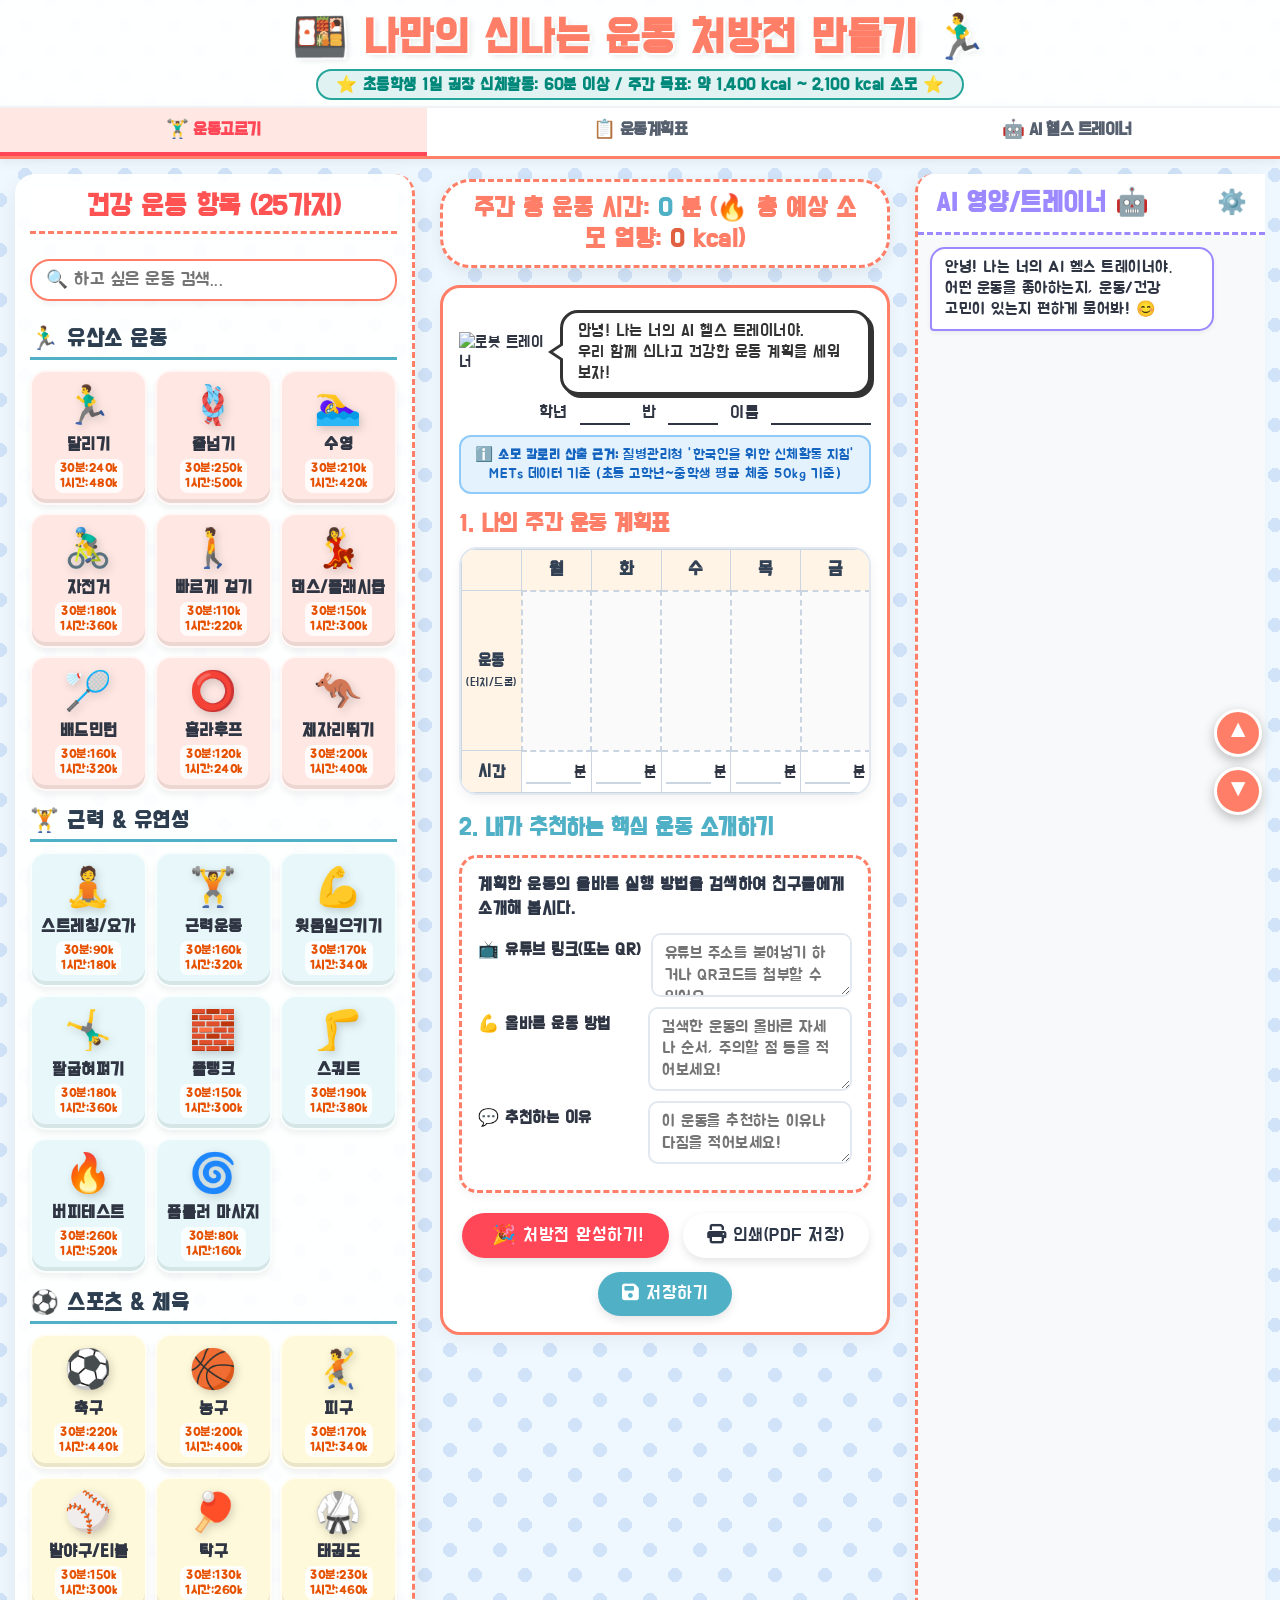
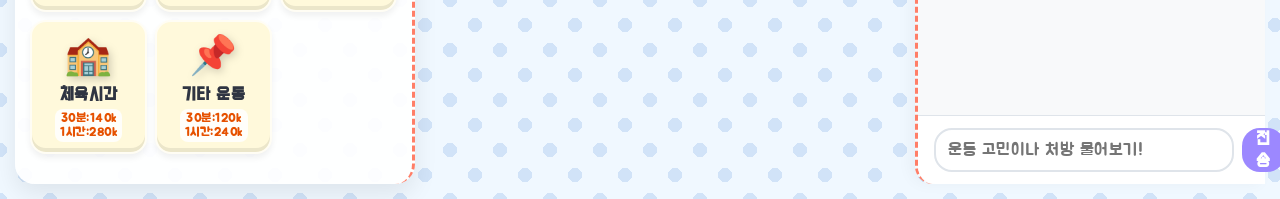
==== exercise_prescription_student.html @ 8334cf2d "Add files via upload" ====
<!DOCTYPE html>
<html lang="ko">
<head>
  <meta charset="UTF-8">
  <meta name="viewport" content="width=device-width, initial-scale=1.0, maximum-scale=1.0, user-scalable=no, viewport-fit=cover">
  <title>🏋️‍♂️ 나만의 신나는 운동 처방전 만들기 🏃‍♂️ (통합형)</title>
  <link rel="preconnect" href="https://fonts.googleapis.com">
  <link rel="preconnect" href="https://fonts.gstatic.com" crossorigin="">
  <link href="https://fonts.googleapis.com/css2?family=Do+Hyeon&family=Jua&family=Gaegu:wght@400;700&family=Noto+Sans+KR:wght@400;500;700&display=swap" rel="stylesheet">
  <link rel="stylesheet" href="https://cdnjs.cloudflare.com/ajax/libs/font-awesome/6.4.0/css/all.min.css">
  <script src="https://cdn.jsdelivr.net/npm/canvas-confetti@1.6.0/dist/confetti.browser.min.js"></script>
  <!-- 모바일 환경(스마트폰/태블릿) 드래그 앤 드롭 지원을 위한 Polyfill -->
  <link rel="stylesheet" href="https://cdn.jsdelivr.net/npm/mobile-drag-drop@2.3.0-rc.2/default.css">
  <script src="https://cdn.jsdelivr.net/npm/mobile-drag-drop@2.3.0-rc.2/index.min.js"></script>
  <script src="https://cdn.jsdelivr.net/npm/mobile-drag-drop@2.3.0-rc.2/scroll-behaviour.min.js"></script>
  <script>
    MobileDragDrop.polyfill({
      dragImageTranslateOverride: MobileDragDrop.scrollBehaviourDragImageTranslateOverride
    });
    window.addEventListener('touchmove', function() {}, {passive: false});
  </script>
  <style>
    :root {
      --bg-color: #f0f8ff;
      --tray-bg: #ffe8e4;
      --primary-color: #ff7e67;
      --secondary-color: #4fb0c6;
      --accent-color: #f4d35e;
      --text-color: #2f3542;
      --slot-bg: #ffffff;
      --font-display: 'Do Hyeon', 'Gaegu', sans-serif;
      --font-body: 'Jua', 'Noto Sans KR', sans-serif;
    }

    * {
      box-sizing: border-box;
      margin: 0;
      padding: 0;
      font-family: var(--font-display);
      letter-spacing: 0.5px;
      -webkit-tap-highlight-color: transparent;
    }

    body {
      background-color: var(--bg-color);
      background-image: radial-gradient(#d1e3f8 20%, transparent 20%),
                        radial-gradient(#d1e3f8 20%, transparent 20%);
      background-position: 0 0, 25px 25px;
      background-size: 50px 50px;
      color: var(--text-color);
      display: flex;
      flex-direction: column;
      min-height: 100vh;
      min-height: 100dvh;
      overflow-x: hidden;
    }

    header {
      text-align: center;
      padding: 10px 0 6px 0;
      background: rgba(255, 255, 255, 0.95);
      box-shadow: 0 2px 10px rgba(0,0,0,0.04);
      z-index: 10;
      position: relative;
    }

    h1 {
      font-size: 2.8rem;
      color: #ff7e67;
      text-shadow: 2px 2px 0px #fff, 3px 3px 6px rgba(0,0,0,0.1);
      margin-bottom: 2px;
    }
    
    .recommended-cal {
      font-size: 1.05rem;
      color: #00897b;
      background: #e0f2f1;
      display: inline-block;
      padding: 3px 18px;
      border-radius: 20px;
      border: 2px solid #26a69a;
      font-weight: bold;
    }

    /* Top Horizontal 3-Menu Navigation Bar (Single Row, No Wrap) */
    .top-tab-bar {
      display: flex;
      justify-content: space-around;
      align-items: center;
      background: #ffffff;
      border-top: 2px solid #f1f2f6;
      border-bottom: 3px solid var(--primary-color);
      box-shadow: 0 4px 10px rgba(0,0,0,0.06);
      z-index: 90;
      width: 100%;
      position: sticky;
      top: 0;
    }

    .top-tab-btn {
      flex: 1;
      padding: 10px 2px;
      font-size: 1.15rem;
      font-weight: bold;
      background: white;
      border: none;
      border-bottom: 4px solid transparent;
      color: #57606f;
      cursor: pointer;
      transition: all 0.2s ease;
      text-align: center;
      display: flex;
      align-items: center;
      justify-content: center;
      gap: 4px;
      white-space: nowrap !important;
      letter-spacing: -0.5px;
      touch-action: manipulation;
    }

    .top-tab-btn.active {
      color: #ff4757;
      border-bottom: 4px solid #ff4757;
      background: #ffe8e4;
    }

    .top-tab-btn:hover {
      background: #f8f9fa;
    }

    .main-container {
      display: flex;
      flex: 1;
      overflow: hidden;
      padding: 15px;
      gap: 15px;
    }

    /* Sidebar - Exercise Palette */
    .sidebar {
      width: 400px;
      background: rgba(255, 255, 255, 0.92);
      border-right: 3px dashed var(--primary-color);
      overflow-y: auto;
      padding: 15px;
      border-radius: 20px;
      box-shadow: 0 10px 25px rgba(0,0,0,0.08);
      display: flex;
      flex-direction: column;
      gap: 15px;
      position: relative;
      flex-shrink: 0;
      touch-action: pan-y;
      -webkit-overflow-scrolling: touch;
      scroll-behavior: smooth;
    }

    .sidebar h2 {
      font-size: 1.8rem;
      margin-bottom: 8px;
      color: #ff5252;
      text-align: center;
      border-bottom: 3px dashed var(--primary-color);
      padding-bottom: 6px;
      position: sticky;
      top: 0;
      background: white;
      z-index: 10;
    }

    .search-container {
      margin: 2px 0 8px 0;
    }
    
    #exercise-search {
      width: 100%;
      padding: 8px 14px;
      font-size: 1.1rem;
      border: 2px solid #ff7e67;
      border-radius: 20px;
      outline: none;
      box-shadow: 0 4px 6px rgba(0,0,0,0.04);
      transition: all 0.25s ease;
      font-family: var(--font-body);
    }
    
    #exercise-search:focus {
      border-color: #ff5252;
      box-shadow: 0 4px 12px rgba(255, 126, 103, 0.35);
    }

    .exercise-category {
      margin-bottom: 15px;
    }

    .category-title {
      font-size: 1.45rem;
      color: #2c3e50;
      border-bottom: 3px solid var(--secondary-color);
      padding-bottom: 3px;
      margin-bottom: 10px;
      font-weight: bold;
    }

    .exercise-grid {
      display: grid;
      grid-template-columns: repeat(auto-fill, minmax(105px, 1fr));
      gap: 8px;
    }

    /* Fixed & Solid Exercise Card Styling (Prevents unwanted jittering/movement on touch) */
    .exercise-item {
      width: 100%;
      display: flex;
      flex-direction: column;
      align-items: center;
      justify-content: center;
      padding: 10px 4px;
      border-radius: 16px;
      cursor: pointer;
      user-select: none;
      -webkit-user-select: none;
      box-shadow: 0 4px 6px rgba(0,0,0,0.06), inset 0 -4px 0 rgba(0,0,0,0.08);
      position: relative;
      border: 2px solid rgba(255,255,255,0.7);
      touch-action: manipulation;
      transform: none !important;
      transition: background-color 0.15s ease, box-shadow 0.15s ease;
    }

    @media (hover: hover) and (pointer: fine) {
      .exercise-item:hover {
        transform: translateY(-2px) !important;
        box-shadow: 0 8px 16px rgba(0,0,0,0.12), inset 0 -4px 0 rgba(0,0,0,0.1);
        z-index: 5;
      }
    }

    .exercise-item:active {
      transform: scale(0.96) !important;
    }

    .exercise-emoji {
      font-size: 2.4rem;
      pointer-events: none;
      filter: drop-shadow(2px 3px 4px rgba(0,0,0,0.18));
    }

    .exercise-name {
      font-size: 1.15rem;
      margin-top: 2px;
      font-weight: bold;
      color: #2f3542;
      pointer-events: none;
    }

    .exercise-kcal {
      font-size: 0.78rem;
      color: #e65100;
      font-weight: bold;
      margin-top: 2px;
      background: rgba(255,255,255,0.85);
      padding: 2px 5px;
      border-radius: 8px;
      pointer-events: none;
      font-family: var(--font-body);
      text-align: center;
      line-height: 1.2;
    }

    /* Palette Floating Scroll Control Buttons (Only Visible on 운동고르기 Tab) */
    .palette-scroll-btns {
      position: fixed;
      right: 18px;
      bottom: 85px;
      display: flex;
      flex-direction: column;
      gap: 10px;
      z-index: 85;
      transition: opacity 0.2s ease, visibility 0.2s ease;
    }

    .palette-scroll-btns.hidden {
      opacity: 0 !important;
      visibility: hidden !important;
      pointer-events: none !important;
    }

    .scroll-btn {
      width: 48px;
      height: 48px;
      border-radius: 50%;
      background: #ff7e67;
      color: white;
      border: 3px solid white;
      font-size: 1.3rem;
      font-weight: bold;
      box-shadow: 0 4px 12px rgba(0,0,0,0.25);
      cursor: pointer;
      display: flex;
      align-items: center;
      justify-content: center;
      touch-action: manipulation;
      transition: transform 0.15s, background-color 0.2s;
      user-select: none;
      -webkit-user-select: none;
    }

    .scroll-btn:active {
      transform: scale(0.9);
      background-color: #ff4757;
    }

    /* Main Area - Weekly Worksheet */
    .trays-container {
      flex: 1;
      overflow-y: auto;
      padding: 5px 10px 60px 10px;
      display: flex;
      flex-direction: column;
      gap: 15px;
      align-items: center;
    }

    .total-day-cal {
      background: #fff;
      padding: 10px 25px;
      border-radius: 30px;
      font-size: 1.6rem;
      font-weight: bold;
      box-shadow: 0 5px 15px rgba(0,0,0,0.08);
      color: #ff7e67;
      border: 3px dashed #ff7e67;
      margin-bottom: 2px;
      text-align: center;
      transition: all 0.3s;
      width: 100%;
      max-width: 820px;
    }

    .total-day-cal span.cal-number { color: #e15f41; }
    .total-day-cal span.time-number { color: #4fb0c6; }

    /* Student Info Header Card */
    .worksheet-card {
      width: 100%;
      max-width: 820px;
      background: white;
      border-radius: 20px;
      padding: 16px;
      border: 3px solid var(--primary-color);
      box-shadow: 0 6px 18px rgba(0,0,0,0.05);
    }

    .student-info-bar {
      display: flex;
      justify-content: flex-end;
      gap: 12px;
      font-size: 1.15rem;
      margin-top: 6px;
    }

    .info-input {
      border: none;
      border-bottom: 2px solid var(--text-color);
      font-family: var(--font-body);
      font-size: 1.1rem;
      text-align: center;
      outline: none;
      background: transparent;
    }
    .info-input:focus { border-bottom-color: var(--secondary-color); }
    .short-input { width: 50px; }
    .name-input { width: 100px; }

    .robot-header {
      display: flex;
      align-items: center;
      justify-content: center;
      gap: 12px;
      margin: 6px 0;
    }

    .robot-img {
      width: 95px;
      height: auto;
    }

    .speech-bubble {
      background-color: #fff;
      border: 3px solid #333;
      border-radius: 18px;
      padding: 8px 15px;
      position: relative;
      font-size: 1.05rem;
      line-height: 1.25;
      color: #333;
      box-shadow: 3px 3px 0 #333;
    }

    .speech-bubble::before {
      content: '';
      position: absolute;
      left: -15px;
      top: 50%;
      transform: translateY(-50%);
      border-width: 10px 15px 10px 0;
      border-style: solid;
      border-color: transparent #333 transparent transparent;
    }
    .speech-bubble::after {
      content: '';
      position: absolute;
      left: -10px;
      top: 50%;
      transform: translateY(-50%);
      border-width: 8px 12px 8px 0;
      border-style: solid;
      border-color: transparent #fff transparent transparent;
    }

    /* Basis Note */
    .basis-note {
      background: #e3f2fd;
      border: 2px solid #90caf9;
      border-radius: 12px;
      padding: 8px 12px;
      font-size: 0.9rem;
      color: #1565c0;
      margin: 10px 0 15px 0;
      line-height: 1.35;
      font-family: var(--font-body);
      text-align: center;
    }

    /* Weekly Schedule Grid Table */
    .table-container {
      background: white;
      border-radius: 18px;
      box-shadow: 0 4px 12px rgba(0,0,0,0.05);
      overflow-x: auto;
      margin-bottom: 12px;
      border: 2px solid #e2e8f0;
      -webkit-overflow-scrolling: touch;
    }

    .plan-table {
      width: 100%;
      border-collapse: collapse;
      min-width: 550px;
    }

    .plan-table th, .plan-table td {
      border: 1px solid #cbd5e1;
      padding: 8px 4px;
      text-align: center;
    }

    .plan-table th {
      background: #fff4e6;
      font-size: 1.2rem;
      color: #334155;
    }

    .sunday { color: #ff4757; }

    .drop-zone {
      height: 160px;
      background: #fafafa;
      border: 2px dashed #cbd5e1 !important;
      transition: background 0.3s, transform 0.2s;
      position: relative;
      vertical-align: top;
      padding: 6px 3px;
    }

    .drop-zone.drag-over {
      background: #e8f8fa;
      border-color: var(--secondary-color) !important;
      transform: scale(1.02);
    }

    @keyframes popIn {
      0% { transform: scale(0); opacity: 0; }
      70% { transform: scale(1.12); }
      100% { transform: scale(1); opacity: 1; }
    }

    .dropped-item {
      animation: popIn 0.35s cubic-bezier(0.175, 0.885, 0.32, 1.275) forwards;
      background: var(--primary-color);
      color: white;
      padding: 6px 4px;
      border-radius: 10px;
      font-weight: bold;
      display: flex;
      flex-direction: column;
      align-items: center;
      justify-content: center;
      width: 100%;
      font-size: 0.9rem;
      box-shadow: 0 3px 6px rgba(0,0,0,0.1);
      position: relative;
      margin-top: 4px;
      word-break: keep-all;
      cursor: grab;
      touch-action: manipulation;
    }

    .dropped-item .dropped-emoji {
      font-size: 1.6rem;
      margin-bottom: 2px;
      pointer-events: none;
      filter: drop-shadow(1px 2px 3px rgba(0,0,0,0.25));
    }

    .dropped-item .dropped-name {
      font-size: 0.95rem;
      pointer-events: none;
    }

    .dropped-item .dropped-kcal {
      font-size: 0.7rem;
      background: rgba(255,255,255,0.85);
      color: #e65100;
      padding: 1px 4px;
      border-radius: 6px;
      margin-top: 2px;
      pointer-events: none;
      font-family: var(--font-body);
    }

    .remove-btn {
      position: absolute;
      top: -5px;
      right: -5px;
      background: white;
      color: #ff4757;
      border-radius: 50%;
      width: 20px;
      height: 20px;
      font-size: 11px;
      line-height: 20px;
      cursor: pointer;
      text-align: center;
      box-shadow: 0 2px 4px rgba(0,0,0,0.2);
      display: none;
      z-index: 10;
    }

    .dropped-item:hover .remove-btn, .dropped-item:active .remove-btn { display: block; }

    .time-wrap {
      display: flex;
      justify-content: center;
      align-items: center;
      font-size: 1rem;
    }

    .time-input {
      width: 45px;
      border: none;
      border-bottom: 2px solid #cbd5e1;
      text-align: right;
      font-size: 1.1rem;
      outline: none;
      margin-right: 3px;
      font-family: var(--font-body);
      background: transparent;
    }
    .time-input:focus { border-bottom-color: var(--secondary-color); }

    /* Mission Box */
    .mission-box {
      background: white;
      padding: 16px;
      border-radius: 18px;
      border: 3px dashed var(--primary-color);
      margin-top: 12px;
      text-align: left;
      box-shadow: 0 4px 10px rgba(0,0,0,0.04);
    }

    .mission-box p {
      font-size: 1.1rem;
      margin-bottom: 12px;
      line-height: 1.35;
      color: #2d3748;
    }

    .input-row {
      display: flex;
      align-items: flex-start;
      margin-bottom: 10px;
      gap: 10px;
    }

    .input-row label {
      font-weight: bold;
      min-width: 160px;
      font-size: 1.05rem;
      margin-top: 6px;
    }

    .input-row .text-input {
      flex: 1;
      padding: 8px 12px;
      border: 2px solid #e2e8f0;
      border-radius: 10px;
      font-family: var(--font-body);
      font-size: 1rem;
      outline: none;
    }

    textarea.text-input {
      resize: vertical;
      line-height: 1.35;
    }

    .input-row .text-input:focus {
      border-color: var(--secondary-color);
    }

    /* Action Buttons */
    .action-buttons {
      display: flex;
      justify-content: center;
      gap: 14px;
      margin-top: 20px;
      flex-wrap: wrap;
    }

    .action-buttons button {
      font-size: 1.2rem;
      padding: 10px 24px;
      border: none;
      border-radius: 35px;
      cursor: pointer;
      transition: all 0.2s;
      box-shadow: 0 4px 10px rgba(0,0,0,0.1);
      touch-action: manipulation;
    }

    .btn-finish { background: #ff4757; color: white; box-shadow: 0 5px 0 #ff6b81, 0 8px 12px rgba(0,0,0,0.12); }
    .btn-finish:active { transform: translateY(3px); box-shadow: 0 2px 0 #ff6b81; }
    .btn-print { background: white; color: #2d3748; border: 2px solid #cbd5e1; }
    .btn-print:hover { background: #f8fafc; }
    .btn-save { background: var(--secondary-color); color: white; }
    .btn-save:hover { background: #3ba0b6; }

    /* Trash Indicator */
    .sidebar.drag-over {
      background: #ffeaa7;
      border-color: #fdcb6e;
    }
    
    .trash-indicator {
      display: none;
      position: absolute;
      bottom: 20px;
      left: 50%;
      transform: translateX(-50%);
      font-size: 1.5rem;
      color: #ff7675;
      text-align: center;
      background: white;
      padding: 8px 18px;
      border-radius: 18px;
      box-shadow: 0 5px 15px rgba(0,0,0,0.15);
      z-index: 20;
    }
    
    .sidebar.drag-over .trash-indicator { display: block; }

    /* Chatbot Panel */
    .chatbot-container {
      width: 350px;
      background: #f8f9fa;
      border-left: 3px dashed var(--primary-color);
      display: flex;
      flex-direction: column;
      box-shadow: -5px 0 15px rgba(0,0,0,0.04);
      z-index: 10;
      flex-shrink: 0;
      border-radius: 18px 0 0 18px;
    }

    .chatbot-header {
      display: flex;
      justify-content: space-between;
      align-items: center;
      padding: 12px 18px;
      border-bottom: 3px dashed #9c88ff;
      background: white;
      border-radius: 18px 0 0 0;
    }

    .chatbot-header h2 {
      font-size: 1.7rem;
      color: #9c88ff;
      margin: 0;
    }

    .chat-messages {
      flex: 1;
      padding: 12px;
      overflow-y: auto;
      display: flex;
      flex-direction: column;
      gap: 12px;
    }

    .chat-message {
      display: flex;
      flex-direction: column;
      max-width: 88%;
      flex-shrink: 0;
    }

    .chat-message.bot { align-self: flex-start; }
    .chat-message.user { align-self: flex-end; }

    .chat-bubble {
      padding: 8px 13px;
      border-radius: 15px;
      font-size: 0.98rem;
      line-height: 1.35;
      word-break: keep-all;
      word-wrap: break-word;
      font-family: var(--font-body);
    }

    .bot .chat-bubble {
      background: #fff;
      color: #2f3542;
      border-bottom-left-radius: 4px;
      box-shadow: 0 2px 5px rgba(0,0,0,0.06);
      border: 2px solid #9c88ff;
    }

    .user .chat-bubble {
      background: #9c88ff;
      color: #fff;
      border-bottom-right-radius: 4px;
      box-shadow: 0 2px 5px rgba(0,0,0,0.06);
    }

    .chat-input-area {
      padding: 12px 16px;
      background: #fff;
      border-top: 1px solid #dfe4ea;
      display: flex;
      gap: 8px;
      border-radius: 0 0 0 18px;
    }

    #chat-input {
      flex: 1;
      padding: 8px 12px;
      border: 2px solid #dfe4ea;
      border-radius: 18px;
      font-size: 1.05rem;
      font-family: var(--font-body);
      outline: none;
    }

    #chat-input:focus { border-color: #9c88ff; }

    .chat-send-btn {
      background: #9c88ff;
      color: #fff;
      border: none;
      border-radius: 18px;
      padding: 0 14px;
      font-size: 1.1rem;
      font-weight: bold;
      cursor: pointer;
      transition: background 0.2s;
    }

    .chat-send-btn:hover { background: #8c7ae6; }

    #api-key-area {
      display: none;
      padding: 10px 16px;
      background: #fff;
      border-top: 1px dashed #dfe4ea;
      font-size: 0.9rem;
      font-family: var(--font-body);
    }
    
    #api-key-area input {
      width: 100%;
      padding: 6px 10px;
      margin-top: 4px;
      border: 1px solid #dfe4ea;
      border-radius: 6px;
      font-family: inherit;
    }

    /* Modal Pop-up for Exercise Selection (Day & Time Picker Bottom Sheet) */
    .modal-overlay {
      display: none;
      position: fixed;
      top: 0;
      left: 0;
      width: 100vw;
      height: 100vh;
      height: 100dvh;
      background: rgba(0, 0, 0, 0.55);
      backdrop-filter: blur(3px);
      z-index: 1000;
      justify-content: center;
      align-items: center;
      padding: 15px;
      animation: fadeIn 0.2s ease-out;
    }

    @keyframes fadeIn {
      from { opacity: 0; }
      to { opacity: 1; }
    }

    .modal-card {
      background: #ffffff;
      border-radius: 24px;
      width: 100%;
      max-width: 440px;
      padding: 22px 20px;
      box-shadow: 0 15px 35px rgba(0,0,0,0.2);
      border: 4px solid var(--primary-color);
      display: flex;
      flex-direction: column;
      gap: 16px;
      animation: modalPop 0.3s cubic-bezier(0.175, 0.885, 0.32, 1.275);
      position: relative;
    }

    @keyframes modalPop {
      from { transform: scale(0.85); opacity: 0; }
      to { transform: scale(1); opacity: 1; }
    }

    .modal-header {
      text-align: center;
      border-bottom: 2px dashed #ffd1c1;
      padding-bottom: 12px;
    }

    .modal-title-emoji {
      font-size: 3.2rem;
      line-height: 1;
      margin-bottom: 2px;
      filter: drop-shadow(2px 3px 4px rgba(0,0,0,0.18));
    }

    .modal-title-name {
      font-size: 1.8rem;
      color: #ff5252;
      font-weight: bold;
    }

    .modal-kcal-info {
      font-size: 0.95rem;
      color: #e65100;
      background: #fff3e0;
      display: inline-block;
      padding: 4px 12px;
      border-radius: 12px;
      margin-top: 6px;
      font-family: var(--font-body);
    }

    .modal-section {
      display: flex;
      flex-direction: column;
      gap: 8px;
    }

    .modal-section-label {
      font-size: 1.2rem;
      color: #2c3e50;
      font-weight: bold;
      display: flex;
      align-items: center;
      gap: 6px;
    }

    /* Day Selection Pills */
    .day-selector-grid {
      display: grid;
      grid-template-columns: repeat(7, 1fr);
      gap: 6px;
    }

    .day-pill {
      background: #f1f2f6;
      border: 2px solid #dfe4ea;
      border-radius: 12px;
      padding: 10px 0;
      text-align: center;
      font-size: 1.2rem;
      font-weight: bold;
      color: #57606f;
      cursor: pointer;
      transition: all 0.2s ease;
      user-select: none;
      touch-action: manipulation;
    }

    .day-pill.selected {
      background: #ff7e67;
      color: white;
      border-color: #ff4757;
      box-shadow: 0 4px 8px rgba(255, 126, 103, 0.4);
      transform: translateY(-2px);
    }

    .day-pill.sun { color: #ff4757; }
    .day-pill.sun.selected { color: white; background: #ff4757; }

    /* Duration Quick Presets & Input */
    .duration-preset-grid {
      display: flex;
      gap: 8px;
      margin-bottom: 4px;
    }

    .preset-btn {
      flex: 1;
      padding: 8px 0;
      background: #e8f8fa;
      border: 2px solid #4fb0c6;
      border-radius: 10px;
      color: #2c3e50;
      font-size: 1.1rem;
      font-weight: bold;
      cursor: pointer;
      transition: all 0.2s;
      touch-action: manipulation;
    }

    .preset-btn:hover, .preset-btn.active {
      background: #4fb0c6;
      color: white;
    }

    .duration-input-wrap {
      display: flex;
      align-items: center;
      justify-content: center;
      gap: 8px;
      background: #fafafa;
      padding: 8px;
      border-radius: 12px;
      border: 2px solid #e2e8f0;
      font-size: 1.1rem;
    }

    .duration-input-wrap input {
      width: 75px;
      font-size: 1.4rem;
      text-align: center;
      border: none;
      border-bottom: 3px solid #4fb0c6;
      outline: none;
      background: transparent;
      font-family: var(--font-body);
      font-weight: bold;
      color: #2f3542;
    }

    .modal-actions {
      display: flex;
      gap: 10px;
      margin-top: 6px;
    }

    .modal-btn-confirm {
      flex: 2;
      background: #ff4757;
      color: white;
      border: none;
      border-radius: 30px;
      padding: 14px;
      font-size: 1.3rem;
      font-weight: bold;
      cursor: pointer;
      box-shadow: 0 4px 12px rgba(255, 71, 87, 0.4);
      transition: all 0.2s;
      touch-action: manipulation;
    }

    .modal-btn-confirm:hover {
      background: #ff6b81;
      transform: translateY(-2px);
    }

    .modal-btn-cancel {
      flex: 1;
      background: #f1f2f6;
      color: #57606f;
      border: 2px solid #dfe4ea;
      border-radius: 30px;
      padding: 14px;
      font-size: 1.15rem;
      font-weight: bold;
      cursor: pointer;
      transition: all 0.2s;
      touch-action: manipulation;
    }

    .modal-btn-cancel:hover {
      background: #e4e7eb;
    }

    /* Mobile Bottom Sheet Drawer Style */
    @media screen and (max-width: 768px) {
      .modal-overlay {
        align-items: flex-end !important;
        padding: 0 !important;
      }

      .modal-card {
        border-radius: 28px 28px 0 0 !important;
        max-width: 100% !important;
        padding: 24px 20px 34px 20px !important;
        border-bottom: none !important;
        animation: slideUp 0.3s cubic-bezier(0.175, 0.885, 0.32, 1.275) !important;
      }

      @keyframes slideUp {
        from { transform: translateY(100%); }
        to { transform: translateY(0); }
      }
    }

    /* Responsive Layout & Mobile Non-Breaking Tab Bar Styles (Smartphones & Tablets & Touch Devices) */
    @media screen and (max-width: 1024px), (pointer: coarse) {
      body {
        height: auto !important;
        min-height: 100dvh !important;
        overflow-y: auto !important;
        -webkit-overflow-scrolling: touch;
      }

      h1 { font-size: 2.1rem; }
      .recommended-cal { font-size: 0.9rem; padding: 3px 10px; }

      .top-tab-btn {
        font-size: 1rem !important;
        padding: 9px 2px !important;
        letter-spacing: -0.8px !important;
      }

      .main-container {
        flex-direction: column !important;
        padding: 10px !important;
        gap: 10px !important;
        height: auto !important;
        overflow: visible !important;
      }

      .sidebar, .trays-container, .chatbot-container {
        width: 100% !important;
        max-width: 100% !important;
        border-radius: 16px !important;
        border: none !important;
        box-shadow: none !important;
        display: none !important;
      }

      .sidebar.active-tab, .trays-container.active-tab, .chatbot-container.active-tab {
        display: flex !important;
      }

      .trays-container.active-tab {
        padding: 5px 0 60px 0 !important;
      }

      .chatbot-container.active-tab {
        height: calc(100dvh - 180px) !important;
      }

      .input-row { flex-direction: column; }
      .input-row label { min-width: auto; margin-top: 0; }
    }

    @media screen and (max-width: 480px) {
      .top-tab-btn {
        font-size: 0.92rem !important;
        padding: 8px 1px !important;
        letter-spacing: -1px !important;
      }
    }

    @media print {
      body { height: auto; overflow: visible; background: white; }
      .sidebar, .chatbot-container, .top-tab-bar, .action-buttons, header, .palette-scroll-btns { display: none !important; }
      .trays-container { width: 100% !important; padding: 0 !important; display: block !important; }
      .worksheet-card { border: 2px solid black; box-shadow: none; max-width: 100%; }
      .main-container { padding: 0; display: block; }
    }
  </style>
</head>
<body>

  <!-- Header -->
  <header>
    <h1>🍱 나만의 신나는 운동 처방전 만들기 🏃‍♂️</h1>
    <div class="recommended-cal">⭐ 초등학생 1일 권장 신체활동: 60분 이상 / 주간 목표: 약 1,400 kcal ~ 2,100 kcal 소모 ⭐</div>
  </header>

  <!-- Top Horizontal 3-Menu Navigation Bar (Single Row, Fixed 3 Menus) -->
  <div class="top-tab-bar">
    <button class="top-tab-btn active" id="tab-btn-palette" onclick="switchTab('palette')">
      🏋️‍♂️ 운동고르기
    </button>
    <button class="top-tab-btn" id="tab-btn-worksheet" onclick="switchTab('worksheet')">
      📋 운동계획표
    </button>
    <button class="top-tab-btn" id="tab-btn-chatbot" onclick="switchTab('chatbot')">
      🤖 AI 헬스 트레이너
    </button>
  </div>

  <!-- Main Container -->
  <div class="main-container">
    
    <!-- Left Sidebar: Exercise Palette -->
    <div class="sidebar active-tab" id="exercise-sidebar" ondrop="dropToTrash(event)" ondragover="allowDrop(event)" ondragleave="dragLeave(event)">
      <h2 id="exercise-list-title">건강 운동 항목 (24가지)</h2>
      <div class="search-container">
        <input type="text" id="exercise-search" placeholder="🔍 하고 싶은 운동 검색..." onkeyup="filterExercises()" autocomplete="off">
      </div>
      <div class="trash-indicator">🗑️ 여기에 내려놓으면 삭제</div>
      <div id="exercise-list-container"></div>
    </div>

    <!-- Center Main Area: Weekly Worksheet -->
    <div class="trays-container" id="main-worksheet-area">
      
      <div class="total-day-cal">
        주간 총 운동 시간: <span id="time-total" class="time-number">0</span> 분
        (🔥 총 예상 소모 열량: <span id="cal-total" class="cal-number">0</span> kcal)
      </div>

      <div class="worksheet-card">
        <div class="robot-header">
          <img src="[data-uri]" alt="로봇 트레이너" class="robot-img" id="robot-img-tag">
          <div class="speech-bubble">
            안녕! 나는 너의 AI 헬스 트레이너야.<br>우리 함께 신나고 건강한 운동 계획을 세워보자!
          </div>
        </div>

        <div class="student-info-bar">
          학년 <input type="text" class="info-input short-input">
          반 <input type="text" class="info-input short-input">
          이름 <input type="text" class="info-input name-input">
        </div>

        <div class="basis-note">
          ℹ️ <strong>소모 칼로리 산출 근거:</strong> 질병관리청 '한국인을 위한 신체활동 지침' METs 데이터 기준 (초등 고학년~중학생 평균 체중 50kg 기준)
        </div>

        <h2 style="font-size: 1.5rem; color: #ff7e67; margin-bottom: 8px;">1. 나의 주간 운동 계획표</h2>
        <div class="table-container">
          <table class="plan-table">
            <thead>
              <tr>
                <th></th>
                <th>월</th><th>화</th><th>수</th><th>목</th><th>금</th><th>토</th><th class="sunday">일</th>
              </tr>
            </thead>
            <tbody>
              <tr>
                <th style="font-size: 1.05rem;">운동<br><span style="font-size:0.75rem; font-weight:normal;">(터치/드롭)</span></th>
                <td class="drop-zone" data-day="mon" ondrop="drop(event)" ondragover="allowDrop(event)" ondragleave="dragLeave(event)"></td>
                <td class="drop-zone" data-day="tue" ondrop="drop(event)" ondragover="allowDrop(event)" ondragleave="dragLeave(event)"></td>
                <td class="drop-zone" data-day="wed" ondrop="drop(event)" ondragover="allowDrop(event)" ondragleave="dragLeave(event)"></td>
                <td class="drop-zone" data-day="thu" ondrop="drop(event)" ondragover="allowDrop(event)" ondragleave="dragLeave(event)"></td>
                <td class="drop-zone" data-day="fri" ondrop="drop(event)" ondragover="allowDrop(event)" ondragleave="dragLeave(event)"></td>
                <td class="drop-zone" data-day="sat" ondrop="drop(event)" ondragover="allowDrop(event)" ondragleave="dragLeave(event)"></td>
                <td class="drop-zone" data-day="sun" ondrop="drop(event)" ondragover="allowDrop(event)" ondragleave="dragLeave(event)"></td>
              </tr>
              <tr>
                <th style="font-size: 1.05rem;">시간</th>
                <td><div class="time-wrap"><input type="number" min="0" class="time-input" data-day="mon" oninput="updateMetrics()">분</div></td>
                <td><div class="time-wrap"><input type="number" min="0" class="time-input" data-day="tue" oninput="updateMetrics()">분</div></td>
                <td><div class="time-wrap"><input type="number" min="0" class="time-input" data-day="wed" oninput="updateMetrics()">분</div></td>
                <td><div class="time-wrap"><input type="number" min="0" class="time-input" data-day="thu" oninput="updateMetrics()">분</div></td>
                <td><div class="time-wrap"><input type="number" min="0" class="time-input" data-day="fri" oninput="updateMetrics()">분</div></td>
                <td><div class="time-wrap"><input type="number" min="0" class="time-input" data-day="sat" oninput="updateMetrics()">분</div></td>
                <td><div class="time-wrap"><input type="number" min="0" class="time-input" data-day="sun" oninput="updateMetrics()">분</div></td>
              </tr>
            </tbody>
          </table>
        </div>

        <h2 style="font-size: 1.5rem; color: #4fb0c6; margin-top: 18px; margin-bottom: 8px;">2. 내가 추천하는 핵심 운동 소개하기</h2>
        <div class="mission-box">
          <p><strong>계획한 운동의 올바른 실행 방법을 검색하여 친구들에게 소개해 봅시다.</strong></p>
          <div class="input-row">
            <label>📺 유튜브 링크(또는 QR)</label>
            <textarea class="text-input" rows="2" placeholder="유튜브 주소를 붙여넣기 하거나 QR코드를 첨부할 수 있어요."></textarea>
          </div>
          <div class="input-row">
            <label>💪 올바른 운동 방법</label>
            <textarea class="text-input" rows="3" placeholder="검색한 운동의 올바른 자세나 순서, 주의할 점 등을 적어보세요!"></textarea>
          </div>
          <div class="input-row">
            <label>💬 추천하는 이유</label>
            <textarea class="text-input" rows="2" placeholder="이 운동을 추천하는 이유나 다짐을 적어보세요!"></textarea>
          </div>
        </div>

        <div class="action-buttons">
          <button class="btn-finish" onclick="celebrate()"><i class="fas fa-party-popper"></i> 🎉 처방전 완성하기!</button>
          <button class="btn-print" onclick="window.print()"><i class="fas fa-print"></i> 인쇄(PDF 저장)</button>
          <button class="btn-save" onclick="savePlan()"><i class="fas fa-save"></i> 저장하기</button>
        </div>

      </div>
    </div>

    <!-- Right Sidebar: AI Chatbot -->
    <div class="chatbot-container" id="chatbot-area">
      <div class="chatbot-header">
        <h2>AI 영양/트레이너 🤖</h2>
        <button onclick="toggleApiKeyArea()" style="background: none; border: none; cursor: pointer; font-size: 1.5rem; transition: transform 0.2s;" onmouseover="this.style.transform='rotate(45deg)'" onmouseout="this.style.transform='rotate(0deg)'" title="API 키 설정">⚙️</button>
      </div>
      <div id="chat-messages" class="chat-messages">
        <div class="chat-message bot">
          <div class="chat-bubble">안녕! 나는 너의 AI 헬스 트레이너야.<br>어떤 운동을 좋아하는지, 운동/건강 고민이 있는지 편하게 물어봐! 😊</div>
        </div>
      </div>
      <div class="chat-input-area">
        <input type="text" id="chat-input" placeholder="운동 고민이나 처방 물어보기!" onkeypress="handleKeyPress(event)">
        <button class="chat-send-btn" onclick="sendMessage()">전송</button>
      </div>
      <div id="api-key-area">
        <div style="color: #2f3542; font-weight: bold;">🔒 Gemini API 키 설정:</div>
        <input type="password" id="api-key-input" placeholder="AIzaSy...">
        <div style="display: flex; flex-direction: column; gap: 8px; margin-top: 10px;">
          <button onclick="saveApiKey()" style="padding: 8px; background: #7f8fa6; color: white; border: none; border-radius: 6px; cursor: pointer;">키 저장하기</button>
          <button onclick="downloadStudentVersion()" style="padding: 8px; background: #ff7e67; color: white; border: none; border-radius: 6px; cursor: pointer; font-weight: bold;">🎁 학생용 공유 파일로 저장하기</button>
        </div>
      </div>
    </div>

  </div>

  <!-- Palette Floating Scroll Control Buttons (Only Visible on 운동고르기 Tab) -->
  <div class="palette-scroll-btns" id="palette-scroll-btns">
    <button class="scroll-btn scroll-up" onclick="scrollPalette(-300)" title="위로 스크롤">▲</button>
    <button class="scroll-btn scroll-down" onclick="scrollPalette(300)" title="아래로 스크롤">▼</button>
  </div>

  <!-- Exercise Add Pop-up Modal (Day & Time Selection Tab) -->
  <div class="modal-overlay" id="exercise-modal-overlay" onclick="if(event.target===this) closeExerciseModal()">
    <div class="modal-card">
      <div class="modal-header">
        <div class="modal-title-emoji" id="modal-emoji">🏃‍♂️</div>
        <div class="modal-title-name" id="modal-name">달리기</div>
        <div class="modal-kcal-info" id="modal-kcal-info">🔥 30분당 240 kcal / 1시간당 480 kcal</div>
      </div>

      <!-- Step 1: Day Selection -->
      <div class="modal-section">
        <div class="modal-section-label">📅 요일 선택 (중복 가능):</div>
        <div class="day-selector-grid">
          <div class="day-pill" data-day="mon" onclick="toggleDayPill(this)">월</div>
          <div class="day-pill" data-day="tue" onclick="toggleDayPill(this)">화</div>
          <div class="day-pill" data-day="wed" onclick="toggleDayPill(this)">수</div>
          <div class="day-pill" data-day="thu" onclick="toggleDayPill(this)">목</div>
          <div class="day-pill" data-day="fri" onclick="toggleDayPill(this)">금</div>
          <div class="day-pill" data-day="sat" onclick="toggleDayPill(this)">토</div>
          <div class="day-pill sun" data-day="sun" onclick="toggleDayPill(this)">일</div>
        </div>
      </div>

      <!-- Step 2: Time Duration Selection -->
      <div class="modal-section">
        <div class="modal-section-label">⏱️ 운동 시간 선택:</div>
        <div class="duration-preset-grid">
          <button class="preset-btn" onclick="setModalDuration(15)">15분</button>
          <button class="preset-btn active" id="preset-30" onclick="setModalDuration(30)">30분</button>
          <button class="preset-btn" onclick="setModalDuration(45)">45분</button>
          <button class="preset-btn" onclick="setModalDuration(60)">60분</button>
        </div>
        <div class="duration-input-wrap">
          직접 입력: <input type="number" id="modal-duration-input" value="30" min="5" max="300" step="5" oninput="onDurationInputChange()"> 분
        </div>
      </div>

      <!-- Modal Actions -->
      <div class="modal-actions">
        <button class="modal-btn-confirm" onclick="confirmAddExercise()">➕ 계획표에 추가</button>
        <button class="modal-btn-cancel" onclick="closeExerciseModal()">취소</button>
      </div>
    </div>
  </div>

  <script>
    function isMobileEnv() {
      return window.innerWidth <= 1024 || 
             ('ontouchstart' in window) || 
             (navigator.maxTouchPoints > 0) || 
             /Android|webOS|iPhone|iPad|iPod|BlackBerry|IEMobile|Opera Mini/i.test(navigator.userAgent);
    }

    // Smooth Scroll for Exercise Palette
    function scrollPalette(amount) {
      const sidebar = document.getElementById('exercise-sidebar');
      if (sidebar) {
        sidebar.scrollBy({ top: amount, behavior: 'smooth' });
      }
    }

    // Tab switching logic for 3 menus in a single row
    function switchTab(tabName) {
      const isMobile = isMobileEnv();

      // Control Scroll Arrows Visibility (Visible ONLY on palette tab)
      const scrollBtns = document.getElementById('palette-scroll-btns');
      if (scrollBtns) {
        if (tabName === 'palette') {
          scrollBtns.classList.remove('hidden');
        } else {
          scrollBtns.classList.add('hidden'); // Completely hidden on worksheet and chatbot tabs!
        }
      }
      
      const btnPalette = document.getElementById('tab-btn-palette');
      const btnWorksheet = document.getElementById('tab-btn-worksheet');
      const btnChatbot = document.getElementById('tab-btn-chatbot');

      const areaPalette = document.getElementById('exercise-sidebar');
      const areaWorksheet = document.getElementById('main-worksheet-area');
      const areaChatbot = document.getElementById('chatbot-area');

      [btnPalette, btnWorksheet, btnChatbot].forEach(btn => btn.classList.remove('active'));

      if (tabName === 'palette') {
        btnPalette.classList.add('active');
        if (isMobile) {
          areaPalette.classList.add('active-tab');
          areaWorksheet.classList.remove('active-tab');
          areaChatbot.classList.remove('active-tab');
        } else {
          areaPalette.scrollIntoView({ behavior: 'smooth' });
        }
      } else if (tabName === 'worksheet') {
        btnWorksheet.classList.add('active');
        if (isMobile) {
          areaWorksheet.classList.add('active-tab');
          areaPalette.classList.remove('active-tab');
          areaChatbot.classList.remove('active-tab');
        } else {
          areaWorksheet.scrollIntoView({ behavior: 'smooth' });
        }
      } else if (tabName === 'chatbot') {
        btnChatbot.classList.add('active');
        if (isMobile) {
          areaChatbot.classList.add('active-tab');
          areaWorksheet.classList.remove('active-tab');
          areaPalette.classList.remove('active-tab');
        } else {
          areaChatbot.scrollIntoView({ behavior: 'smooth' });
        }
      }
    }

    const exerciseData = [
      { cat: "🏃‍♂️ 유산소 운동", color: "#ffe8e4", items: [
        { e:"🏃‍♂️", n:"달리기", c30:240, c60:480 },
        { e:"🪢", n:"줄넘기", c30:250, c60:500 },
        { e:"🏊‍♀️", n:"수영", c30:210, c60:420 },
        { e:"🚴‍♂️", n:"자전거", c30:180, c60:360 },
        { e:"🚶", n:"빠르게 걷기", c30:110, c60:220 },
        { e:"💃", n:"댄스/플래시몹", c30:150, c60:300 },
        { e:"🏸", n:"배드민턴", c30:160, c60:320 },
        { e:"⭕", n:"훌라후프", c30:120, c60:240 },
        { e:"🦘", n:"제자리뛰기", c30:200, c60:400 }
      ]},
      { cat: "🏋️ 근력 & 유연성", color: "#e8f8fa", items: [
        { e:"🧘", n:"스트레칭/요가", c30:90, c60:180 },
        { e:"🏋️", n:"근력운동", c30:160, c60:320 },
        { e:"💪", n:"윗몸일으키기", c30:170, c60:340 },
        { e:"🤸‍♂️", n:"팔굽혀펴기", c30:180, c60:360 },
        { e:"🧱", n:"플랭크", c30:150, c60:300 },
        { e:"🦵", n:"스쿼트", c30:190, c60:380 },
        { e:"🔥", n:"버피테스트", c30:260, c60:520 },
        { e:"🌀", n:"폼롤러 마사지", c30:80, c60:160 }
      ]},
      { cat: "⚽ 스포츠 & 체육", color: "#fff9db", items: [
        { e:"⚽", n:"축구", c30:220, c60:440 },
        { e:"🏀", n:"농구", c30:200, c60:400 },
        { e:"🤾", n:"피구", c30:170, c60:340 },
        { e:"⚾", n:"발야구/티볼", c30:150, c60:300 },
        { e:"🏓", n:"탁구", c30:130, c60:260 },
        { e:"🥋", n:"태권도", c30:230, c60:460 },
        { e:"🏫", n:"체육시간", c30:140, c60:280 },
        { e:"📌", n:"기타 운동", c30:120, c60:240 }
      ]}
    ];

    let currentModalItem = null;

    const container = document.getElementById('exercise-list-container');
    let totalExerciseCount = 0;
    
    exerciseData.forEach(category => {
      totalExerciseCount += category.items.length;
      const catDiv = document.createElement('div');
      catDiv.className = 'exercise-category';
      catDiv.innerHTML = `<div class="category-title">${category.cat}</div>`;
      
      const gridDiv = document.createElement('div');
      gridDiv.className = 'exercise-grid';
      
      category.items.forEach(item => {
        const exerciseItem = document.createElement('div');
        exerciseItem.className = 'exercise-item';
        exerciseItem.style.backgroundColor = category.color;
        
        // Enable drag for desktop mouse users
        if (!isMobileEnv()) {
          exerciseItem.setAttribute('draggable', 'true');
          exerciseItem.ondragstart = drag;
        }
        
        exerciseItem.setAttribute('data-emoji', item.e);
        exerciseItem.setAttribute('data-name', item.n);
        exerciseItem.setAttribute('data-c30', item.c30);
        exerciseItem.setAttribute('data-c60', item.c60);

        // Reliable touch tap handling for mobile touch screens
        let isSwiping = false;
        exerciseItem.addEventListener('touchstart', function() {
          isSwiping = false;
        }, { passive: true });

        exerciseItem.addEventListener('touchmove', function() {
          isSwiping = true;
        }, { passive: true });

        exerciseItem.addEventListener('touchend', function(e) {
          if (!isSwiping) {
            e.preventDefault();
            openExerciseModal(item);
          }
        });
        
        // Click for desktop mouse users
        exerciseItem.addEventListener('click', function(e) {
          openExerciseModal(item);
        });
        
        exerciseItem.innerHTML = `
          <div class="exercise-emoji">${item.e}</div>
          <div class="exercise-name">${item.n}</div>
          <div class="exercise-kcal">30분:${item.c30}k<br>1시간:${item.c60}k</div>
        `;
        gridDiv.appendChild(exerciseItem);
      });
      
      catDiv.appendChild(gridDiv);
      container.appendChild(catDiv);
    });

    document.getElementById('exercise-list-title').innerText = `건강 운동 항목 (${totalExerciseCount}가지)`;

    // Open Exercise Selection Modal
    function openExerciseModal(item) {
      currentModalItem = item;
      document.getElementById('modal-emoji').innerText = item.e;
      document.getElementById('modal-name').innerText = item.n;
      document.getElementById('modal-kcal-info').innerText = `🔥 30분당 ${item.c30} kcal / 1시간당 ${item.c60} kcal`;

      // Default select 'mon' (월요일)
      document.querySelectorAll('.day-pill').forEach(pill => {
        if (pill.getAttribute('data-day') === 'mon') {
          pill.classList.add('selected');
        } else {
          pill.classList.remove('selected');
        }
      });

      // Default duration: 30분
      setModalDuration(30);

      document.getElementById('exercise-modal-overlay').style.display = 'flex';
    }

    function closeExerciseModal() {
      document.getElementById('exercise-modal-overlay').style.display = 'none';
      currentModalItem = null;
    }

    function toggleDayPill(pill) {
      pill.classList.toggle('selected');
    }

    function setModalDuration(minutes) {
      document.getElementById('modal-duration-input').value = minutes;
      document.querySelectorAll('.preset-btn').forEach(btn => {
        if (btn.innerText === `${minutes}분`) {
          btn.classList.add('active');
        } else {
          btn.classList.remove('active');
        }
      });
    }

    function onDurationInputChange() {
      const val = parseInt(document.getElementById('modal-duration-input').value);
      document.querySelectorAll('.preset-btn').forEach(btn => {
        if (btn.innerText === `${val}분`) {
          btn.classList.add('active');
        } else {
          btn.classList.remove('active');
        }
      });
    }

    function confirmAddExercise() {
      if (!currentModalItem) return;

      const selectedDays = [];
      document.querySelectorAll('.day-pill.selected').forEach(pill => {
        selectedDays.push(pill.getAttribute('data-day'));
      });

      if (selectedDays.length === 0) {
        alert("⚠️ 요일을 최소 하나 이상 선택해 주세요!");
        return;
      }

      const duration = parseInt(document.getElementById('modal-duration-input').value) || 30;

      const dayNamesKo = { mon: "월요일", tue: "화요일", wed: "수요일", thu: "목요일", fri: "금요일", sat: "토요일", sun: "일요일" };
      const addedDayTexts = [];

      selectedDays.forEach(day => {
        const dropZone = document.querySelector(`.drop-zone[data-day="${day}"]`);
        if (dropZone) {
          const newItem = document.createElement("div");
          newItem.className = "dropped-item";
          newItem.setAttribute('draggable', 'true');
          newItem.setAttribute('data-emoji', currentModalItem.e);
          newItem.setAttribute('data-name', currentModalItem.n);
          newItem.setAttribute('data-c30', currentModalItem.c30);
          newItem.setAttribute('data-c60', currentModalItem.c60);
          newItem.ondragstart = drag;
          
          newItem.innerHTML = `
            <div class="remove-btn" onclick="removeItem(this, event)">❌</div>
            <div class="dropped-emoji">${currentModalItem.e}</div>
            <div class="dropped-name">${currentModalItem.n}</div>
            <div class="dropped-kcal">30분:${currentModalItem.c30}k</div>
          `;
          dropZone.appendChild(newItem);

          // Update time input for that day if empty or 0
          const timeInput = document.querySelector(`.time-input[data-day="${day}"]`);
          if (timeInput) {
            const currentVal = parseInt(timeInput.value) || 0;
            if (currentVal === 0) {
              timeInput.value = duration;
            }
          }

          addedDayTexts.push(dayNamesKo[day]);
        }
      });

      updateMetrics();
      closeExerciseModal();

      // Show friendly confirmation & auto-switch tab on mobile
      if (isMobileEnv()) {
        switchTab('worksheet');
      }

      setTimeout(() => {
        alert(`✅ ${addedDayTexts.join(', ')} 운동계획표에 [${currentModalItem.e} ${currentModalItem.n} (${duration}분)] 이(가) 추가되었습니다! 🎉`);
      }, 100);
    }

    function filterExercises() {
      const query = document.getElementById('exercise-search').value.toLowerCase();
      const items = document.querySelectorAll('.exercise-item');
      
      items.forEach(item => {
        const name = item.getAttribute('data-name').toLowerCase();
        if (name.includes(query)) {
          item.style.display = 'flex';
        } else {
          item.style.display = 'none';
        }
      });
      
      const categories = document.querySelectorAll('.exercise-category');
      categories.forEach(cat => {
        let hasVisible = false;
        const itemsInCat = cat.querySelectorAll('.exercise-item');
        itemsInCat.forEach(i => {
          if (i.style.display !== 'none') hasVisible = true;
        });
        cat.style.display = hasVisible ? 'block' : 'none';
      });
    }

    let draggedData = null;
    let draggedSourceElement = null;

    function drag(ev) {
      const target = ev.target.closest('.exercise-item, .dropped-item');
      if (!target) return;
      
      draggedData = {
        emoji: target.getAttribute('data-emoji'),
        name: target.getAttribute('data-name'),
        c30: target.getAttribute('data-c30'),
        c60: target.getAttribute('data-c60')
      };
      draggedSourceElement = target;
      
      ev.dataTransfer.setData("text", JSON.stringify(draggedData));
      ev.dataTransfer.effectAllowed = "copyMove";
    }

    function allowDrop(ev) {
      ev.preventDefault();
      let target = ev.target.closest('.drop-zone, .sidebar');
      if (target) target.classList.add('drag-over');
    }

    function dragLeave(ev) {
      let target = ev.target.closest('.drop-zone, .sidebar');
      if (target) target.classList.remove('drag-over');
    }

    function drop(ev) {
      ev.preventDefault();
      let target = ev.target.closest('.drop-zone');
      if (!target) return;
      target.classList.remove('drag-over');

      const dataText = ev.dataTransfer.getData("text");
      if (!dataText) return;
      const data = JSON.parse(dataText);

      const newItem = document.createElement("div");
      newItem.className = "dropped-item";
      newItem.setAttribute('draggable', 'true');
      newItem.setAttribute('data-emoji', data.emoji);
      newItem.setAttribute('data-name', data.name);
      newItem.setAttribute('data-c30', data.c30);
      newItem.setAttribute('data-c60', data.c60);
      newItem.ondragstart = drag;
      
      newItem.innerHTML = `
        <div class="remove-btn" onclick="removeItem(this, event)">❌</div>
        <div class="dropped-emoji">${data.emoji}</div>
        <div class="dropped-name">${data.name}</div>
        <div class="dropped-kcal">30분:${data.c30}k</div>
      `;

      target.appendChild(newItem);

      if (draggedSourceElement && draggedSourceElement.classList.contains('dropped-item')) {
        draggedSourceElement.remove();
      }
      
      updateMetrics();
    }

    function dropToTrash(ev) {
      ev.preventDefault();
      let target = ev.target.closest('.sidebar');
      if (target) target.classList.remove('drag-over');

      if (draggedSourceElement && draggedSourceElement.classList.contains('dropped-item')) {
        draggedSourceElement.remove();
        updateMetrics();
      }
    }

    function removeItem(btn, event) {
      event.stopPropagation();
      const item = btn.closest('.dropped-item');
      if (item) {
        item.remove();
        updateMetrics();
      }
    }

    const kcalRates = {
      '달리기': 480, '줄넘기': 500, '수영': 420, '자전거': 360, '빠르게 걷기': 220,
      '댄스/플래시몹': 300, '배드민턴': 320, '훌라후프': 240, '제자리뛰기': 400,
      '스트레칭/요가': 180, '근력운동': 320, '윗몸일으키기': 340, '팔굽혀펴기': 360,
      '플랭크': 300, '스쿼트': 380, '버피테스트': 520, '폼롤러 마사지': 160,
      '축구': 440, '농구': 400, '피구': 340, '발야구/티볼': 300, '탁구': 260,
      '태권도': 460, '체육시간': 280, '기타 운동': 240
    };

    function updateMetrics() {
      let totalTime = 0;
      let totalKcal = 0;
      const timeInputs = document.querySelectorAll('.time-input');

      timeInputs.forEach(input => {
        const val = parseInt(input.value);
        const dayKey = input.getAttribute('data-day');
        if (!isNaN(val) && val >= 0) {
          totalTime += val;
          if (dayKey) {
            const zone = document.querySelector(`.drop-zone[data-day="${dayKey}"]`);
            if (zone) {
              const items = zone.querySelectorAll('.dropped-item');
              items.forEach(item => {
                const name = item.getAttribute('data-name');
                const rate60 = kcalRates[name] || 240;
                totalKcal += Math.round((rate60 / 60) * val);
              });
            }
          }
        }
      });

      document.getElementById('time-total').innerText = totalTime;
      document.getElementById('cal-total').innerText = totalKcal;
    }

    function celebrate() {
      var duration = 3 * 1000;
      var animationEnd = Date.now() + duration;
      var defaults = { startVelocity: 30, spread: 360, ticks: 60, zIndex: 1000 };

      function randomInRange(min, max) {
        return Math.random() * (max - min) + min;
      }

      var interval = setInterval(function() {
        var timeLeft = animationEnd - Date.now();
        if (timeLeft <= 0) return clearInterval(interval);

        var particleCount = 50 * (timeLeft / duration);
        confetti(Object.assign({}, defaults, { particleCount,
          origin: { x: randomInRange(0.1, 0.3), y: Math.random() - 0.2 }
        }));
        confetti(Object.assign({}, defaults, { particleCount,
          origin: { x: randomInRange(0.7, 0.9), y: Math.random() - 0.2 }
        }));
      }, 250);
      
      setTimeout(() => {
        const totalTime = document.getElementById('time-total').innerText;
        const totalCal = document.getElementById('cal-total').innerText;
        alert(`🎉 축하합니다! 나만의 운동 처방전이 멋지게 완성되었습니다! 🥳👏\n\n⏱️ 주간 총 운동시간: ${totalTime} 분\n🔥 총 예상 소모 칼로리: ${totalCal} kcal`);
      }, 400);
    }

    function savePlan() {
      alert("💾 운동 처방전이 성공적으로 저장되었습니다!");
    }

    // Chatbot Logic
    function handleKeyPress(e) {
      if (e.key === 'Enter') sendMessage();
    }

    function sendMessage() {
      const input = document.getElementById('chat-input');
      const text = input.value.trim();
      if (!text) return;
      
      addChatMessage('user', text);
      input.value = '';
      
      setTimeout(() => sendMessageLogic(text), 100);
    }

    let conversationHistory = [];
    const ENCODED_TEACHER_KEY = "QVEuQWI4Uk42TDJuNzFZNVNqbXlWNkt2b09HYmJuQkdLZEFpb0tvVUJ6RmxWMHVDZE1KVHc=";
    const TEACHER_API_KEY = (typeof atob !== 'undefined' && ENCODED_TEACHER_KEY) ? atob(ENCODED_TEACHER_KEY) : ""; 
    let apiKey = TEACHER_API_KEY || localStorage.getItem('gemini_api_key') || "";

    function saveApiKey() {
      const rawInput = document.getElementById('api-key-input').value;
      const input = rawInput ? rawInput.trim() : "";
      if(input) {
        apiKey = input;
        localStorage.setItem('gemini_api_key', apiKey);
        alert('API 키가 성공적으로 저장되었습니다!');
        document.getElementById('api-key-area').style.display = 'none';
      }
    }

    function downloadStudentVersion() {
      const clone = document.documentElement.cloneNode(true);
      
      const foodContainer = clone.querySelector('#exercise-list-container');
      if(foodContainer) foodContainer.innerHTML = '';
      
      clone.querySelectorAll('.dropped-item').forEach(item => item.remove());
      
      clone.querySelectorAll('#time-total, #cal-total').forEach(el => el.innerText = '0');
      
      const chatMessages = clone.querySelector('#chat-messages');
      if(chatMessages) chatMessages.innerHTML = '<div class="chat-message bot"><div class="chat-bubble">안녕! 나는 너의 AI 헬스 트레이너야.<br>어떤 운동을 좋아하는지, 운동/건강 고민이 있는지 편하게 물어봐! 😊</div></div>';

      let htmlContent = clone.outerHTML;
      if (apiKey) {
        htmlContent = htmlContent.replace(/const TEACHER_API_KEY = ".*?";/, `const TEACHER_API_KEY = "${apiKey}";`);
      }
      htmlContent = "<!DOCTYPE html>\n" + htmlContent;
      
      const blob = new Blob([htmlContent], { type: 'text/html' });
      const url = URL.createObjectURL(blob);
      const a = document.createElement('a');
      a.href = url;
      a.download = 'AI_운동처방전_학생용.html';
      document.body.appendChild(a);
      a.click();
      document.body.removeChild(a);
      URL.revokeObjectURL(url);
      
      alert("✅ 다운로드가 완료되었습니다!\n'AI_운동처방전_학생용.html' 파일을 카카오톡이나 패들렛에 올려 아이들과 공유하세요!");
    }

    function toggleApiKeyArea() {
      const area = document.getElementById('api-key-area');
      area.style.display = (area.style.display === 'none' || area.style.display === '') ? 'block' : 'none';
    }

    document.addEventListener('DOMContentLoaded', () => {
      document.getElementById('api-key-area').style.display = 'none';
      if (apiKey) {
        document.getElementById('api-key-input').value = apiKey;
      }
      
      if (isMobileEnv()) {
        switchTab('palette');
      }
    });

    window.addEventListener('resize', () => {
      if (isMobileEnv()) {
        const activeBtn = document.querySelector('.top-tab-btn.active');
        if (!activeBtn) switchTab('palette');
      }
    });

    function addChatMessage(sender, text, id = null) {
      const messages = document.getElementById('chat-messages');
      const msgDiv = document.createElement('div');
      msgDiv.className = 'chat-message ' + sender;
      if(id) msgDiv.id = id;
      
      let formattedText = text.replace(/\n/g, '<br>');
      formattedText = formattedText.replace(/\*\*(.*?)\*\*/g, '<b>$1</b>');
      msgDiv.innerHTML = `<div class="chat-bubble">${formattedText}</div>`;
      messages.appendChild(msgDiv);
      messages.scrollTop = messages.scrollHeight;
    }
    
    function generateSmartFallbackPrescription(text) {
      let goal = "기초 체력 향상 및 유산소 운동 🏃‍♂️";
      let mainEx1 = "🏃‍♂️ 20분 조깅 & 걷기";
      let mainEx2 = "🪢 15분 줄nerv";
      let warmup = "🙆‍♂️ 전신 스트레칭 5분";
      let cooldown = "🧘 다리 및 어깨 풀기 5분";
      let tip = "매일 작은 목표부터 꾸준히 실천하는 게 최고야!";

      if (text.includes("살") || text.includes("다이어트") || text.includes("체중") || text.includes("비만")) {
        goal = "체지방 감소 및 건강 관리 🔥";
        mainEx1 = "🏃‍♂️ 20분 빠른 조깅";
        mainEx2 = "💃 15분 신나는 댄스";
        tip = "운동 후 물을 많이 마시고 야식은 피해보자!";
      } else if (text.includes("근육") || text.includes("힘") || text.includes("근력") || text.includes("체력")) {
        goal = "기초 근력 및 신체 수행능력 강화 💪";
        mainEx1 = "🏋️ 스쿼트 & 팔굽혀펴기 15분";
        mainEx2 = "🏀 농구/축구 20분";
        tip = "운동 후 계란이나 우유 같은 단백질을 챙겨 먹자!";
      } else if (text.includes("축구") || text.includes("공")) {
        goal = "순발력 및 민첩성 향상 ⚽";
        mainEx1 = "⚽ 드리블 연습 20분";
        mainEx2 = "🏃‍♂️ 대시 및 인터벌 10분";
        tip = "발목과 무릎 스트레칭을 꼭 사전에 해주자!";
      } else if (text.includes("키") || text.includes("성장") || text.includes("줄넘기")) {
        goal = "키 성장을 위한 성장판 자극 🪢";
        mainEx1 = "🪢 줄넘기 500회 (나누어서)";
        mainEx2 = "🏀 농구 점프 슈팅 15분";
        tip = "운동 후 밤에 푹 자는 게 키 성장에 제일 중요해!";
      }

      return `우와! 고민/목표를 들었어! 너를 위한 맞춤형 운동 처방전이야! 😊<br><br>` +
          `--- 📋 나만의 운동 처방전 ---<br>` +
          `🎯 목표: ${goal}<br>` +
          `🔥 준비 운동: ${warmup}<br>` +
          `🏃 본 운동: ${mainEx1}, ${mainEx2}<br>` +
          `🧘 마무리 운동: ${cooldown}<br>` +
          `💡 트레이너의 꿀팁: ${tip}<br>` +
          `------------------------------<br><br>` +
          `오늘 당장 이 계획대로 실천해볼 준비 되었어?! 🔥💪`;
    }

    async function sendMessageLogic(userText) {
      if (!apiKey) {
        setTimeout(() => {
          const fallback = generateSmartFallbackPrescription(userText);
          addChatMessage('bot', fallback);
        }, 400);
        return;
      }

      const cleanApiKey = apiKey.trim();
      const loadingId = 'loading-' + Date.now();
      addChatMessage('bot', '생각하는 중... 🤔', loadingId);

      const selectedModel = 'gemini-1.5-flash';
      const persona = `너는 초등학생들의 건강을 챙겨주는 최고의 AI 헬스 트레이너야. 이모지를 듬뿍 써서 초등학생 눈높이에 맞춰 다정하고 친근한 반말로 무조건 '한국어(Korean)'로만 대답해줘.
학생이 운동 목적이나 고민을 말하면 맞춤형 운동 처방전을 작성해줘.`;

      const payload = {
        contents: conversationHistory.concat([{ role: "user", parts: [{ text: `${persona}\n\n[사용자 질문]: ${userText}` }] }]),
        generationConfig: { temperature: 0.7, maxOutputTokens: 1500 }
      };

      try {
        const response = await fetch(`https://generativelanguage.googleapis.com/v1beta/models/${selectedModel}:generateContent?key=${cleanApiKey}`, {
          method: 'POST',
          headers: { 'Content-Type': 'application/json' },
          body: JSON.stringify(payload)
        });

        const data = await response.json();
        const loadingElem = document.getElementById(loadingId);
        if(loadingElem) loadingElem.remove();

        if (data.error || !data.candidates || data.candidates.length === 0) {
          const fallback = generateSmartFallbackPrescription(userText);
          addChatMessage('bot', fallback);
          return;
        }

        const botReply = data.candidates[0].content.parts[0].text;
        addChatMessage('bot', botReply);

      } catch (err) {
        const loadingElem = document.getElementById(loadingId);
        if(loadingElem) loadingElem.remove();
        const fallback = generateSmartFallbackPrescription(userText);
        addChatMessage('bot', fallback);
      }
    }
  </script>
</body>
</html>
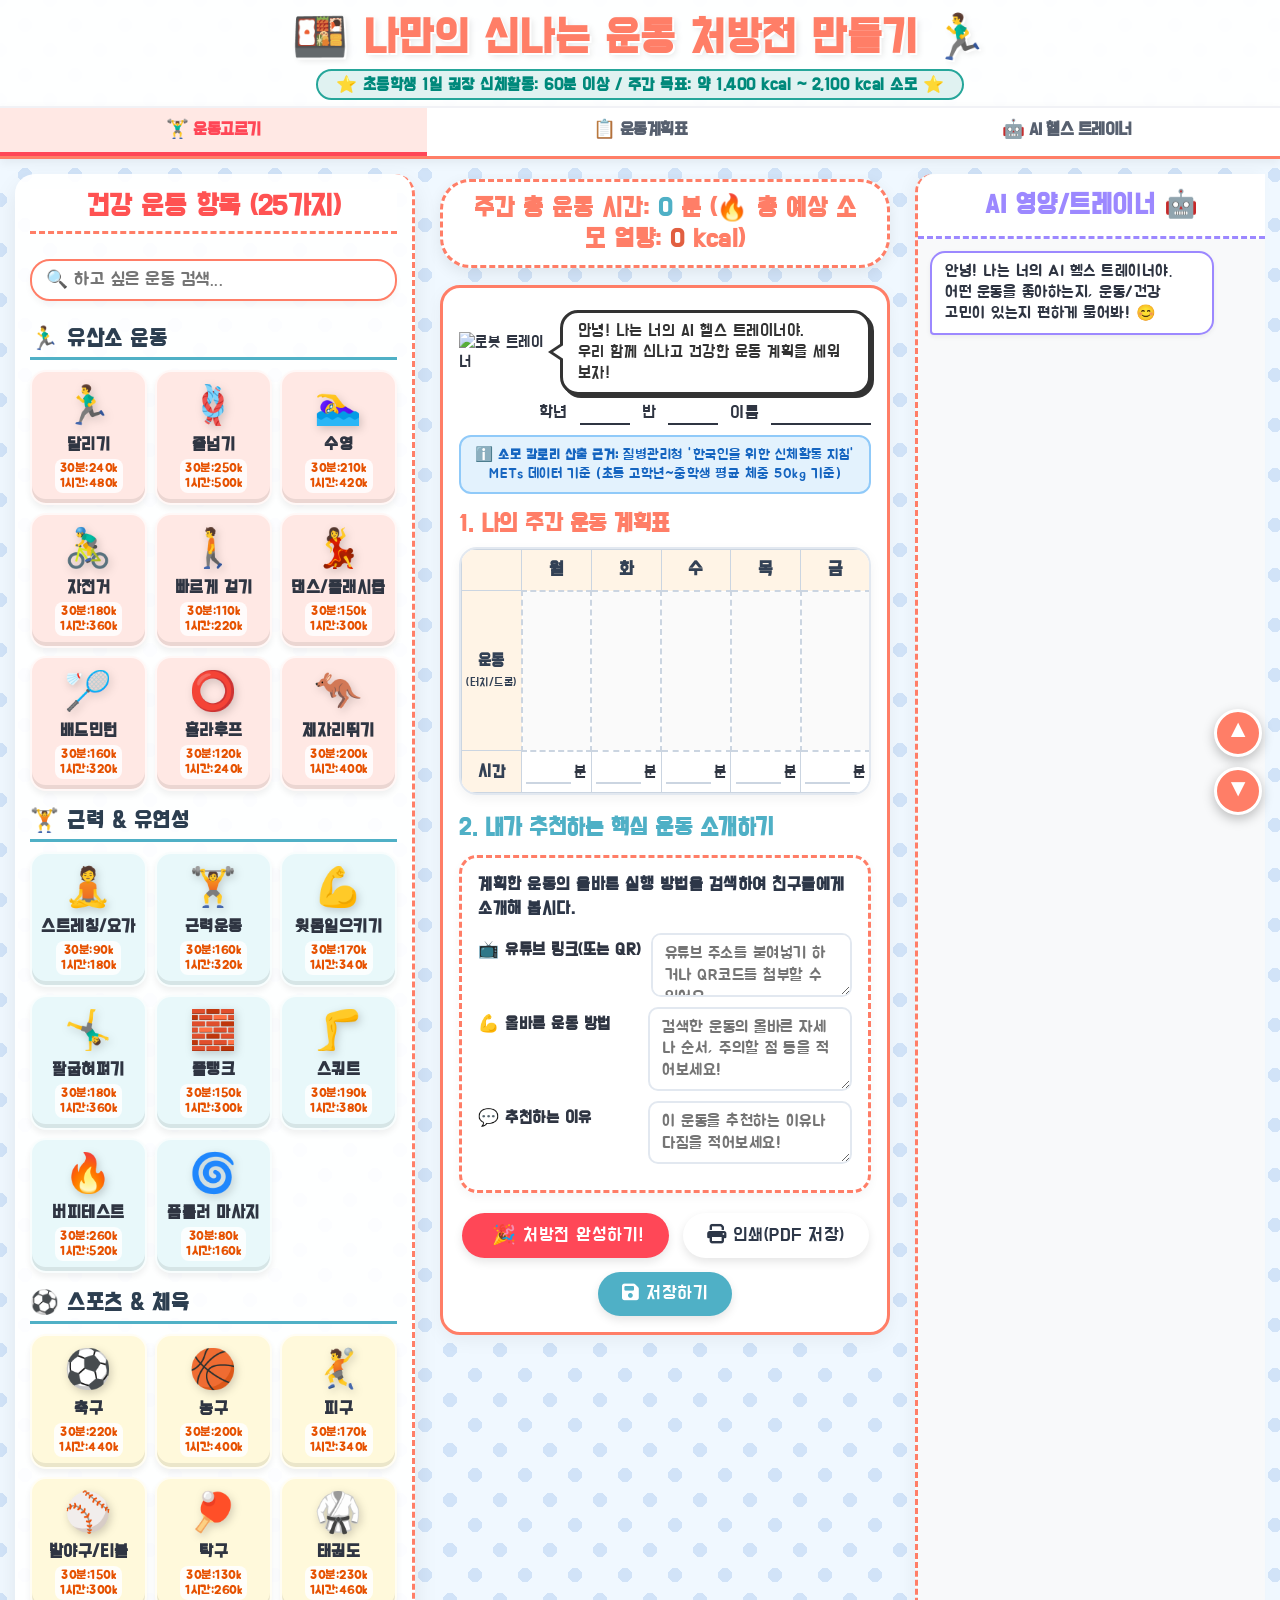
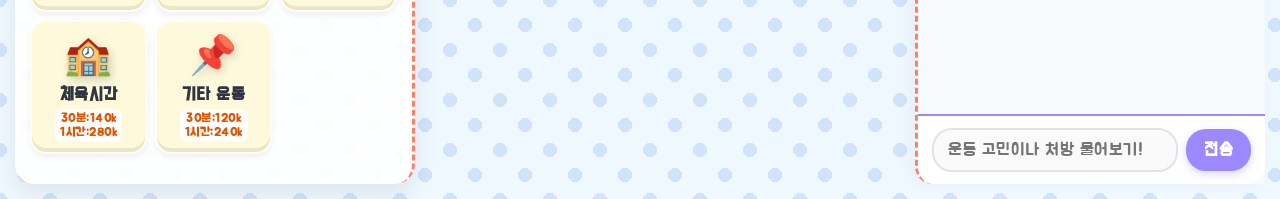
==== commit 53cc968e: "Add files via upload" ====
--- a/exercise_prescription_student.html
+++ b/exercise_prescription_student.html
@@ -687,9 +687,9 @@
 
     .chatbot-header {
       display: flex;
-      justify-content: space-between;
+      justify-content: center;
       align-items: center;
-      padding: 12px 18px;
+      padding: 14px 18px;
       border-bottom: 3px dashed #9c88ff;
       background: white;
       border-radius: 18px 0 0 0;
@@ -699,6 +699,7 @@
       font-size: 1.7rem;
       color: #9c88ff;
       margin: 0;
+      text-align: center;
     }
 
     .chat-messages {
@@ -746,56 +747,49 @@
     }
 
     .chat-input-area {
-      padding: 12px 16px;
+      padding: 12px 14px;
       background: #fff;
-      border-top: 1px solid #dfe4ea;
-      display: flex;
+      border-top: 2px solid #9c88ff;
+      display: flex;
+      align-items: center;
       gap: 8px;
-      border-radius: 0 0 0 18px;
+      border-radius: 0 0 18px 18px;
+      width: 100%;
     }
 
     #chat-input {
       flex: 1;
-      padding: 8px 12px;
+      min-width: 0;
+      padding: 10px 14px;
       border: 2px solid #dfe4ea;
-      border-radius: 18px;
+      border-radius: 20px;
       font-size: 1.05rem;
       font-family: var(--font-body);
       outline: none;
-    }
-
-    #chat-input:focus { border-color: #9c88ff; }
+      background: #fafafa;
+    }
+
+    #chat-input:focus { border-color: #9c88ff; background: #fff; }
 
     .chat-send-btn {
       background: #9c88ff;
       color: #fff;
       border: none;
-      border-radius: 18px;
-      padding: 0 14px;
+      border-radius: 20px;
+      padding: 10px 18px;
       font-size: 1.1rem;
       font-weight: bold;
       cursor: pointer;
-      transition: background 0.2s;
-    }
-
-    .chat-send-btn:hover { background: #8c7ae6; }
-
-    #api-key-area {
-      display: none;
-      padding: 10px 16px;
-      background: #fff;
-      border-top: 1px dashed #dfe4ea;
-      font-size: 0.9rem;
-      font-family: var(--font-body);
-    }
-    
-    #api-key-area input {
-      width: 100%;
-      padding: 6px 10px;
-      margin-top: 4px;
-      border: 1px solid #dfe4ea;
-      border-radius: 6px;
-      font-family: inherit;
+      white-space: nowrap !important;
+      flex-shrink: 0;
+      box-shadow: 0 3px 8px rgba(156, 136, 255, 0.35);
+      transition: all 0.2s ease;
+      touch-action: manipulation;
+    }
+
+    .chat-send-btn:active {
+      transform: scale(0.95);
+      background: #8c7ae6;
     }
 
     /* Modal Pop-up for Exercise Selection (Day & Time Picker Bottom Sheet) */
@@ -1227,7 +1221,6 @@
     <div class="chatbot-container" id="chatbot-area">
       <div class="chatbot-header">
         <h2>AI 영양/트레이너 🤖</h2>
-        <button onclick="toggleApiKeyArea()" style="background: none; border: none; cursor: pointer; font-size: 1.5rem; transition: transform 0.2s;" onmouseover="this.style.transform='rotate(45deg)'" onmouseout="this.style.transform='rotate(0deg)'" title="API 키 설정">⚙️</button>
       </div>
       <div id="chat-messages" class="chat-messages">
         <div class="chat-message bot">
@@ -1237,14 +1230,6 @@
       <div class="chat-input-area">
         <input type="text" id="chat-input" placeholder="운동 고민이나 처방 물어보기!" onkeypress="handleKeyPress(event)">
         <button class="chat-send-btn" onclick="sendMessage()">전송</button>
-      </div>
-      <div id="api-key-area">
-        <div style="color: #2f3542; font-weight: bold;">🔒 Gemini API 키 설정:</div>
-        <input type="password" id="api-key-input" placeholder="AIzaSy...">
-        <div style="display: flex; flex-direction: column; gap: 8px; margin-top: 10px;">
-          <button onclick="saveApiKey()" style="padding: 8px; background: #7f8fa6; color: white; border: none; border-radius: 6px; cursor: pointer;">키 저장하기</button>
-          <button onclick="downloadStudentVersion()" style="padding: 8px; background: #ff7e67; color: white; border: none; border-radius: 6px; cursor: pointer; font-weight: bold;">🎁 학생용 공유 파일로 저장하기</button>
-        </div>
       </div>
     </div>
 
@@ -1788,60 +1773,7 @@
     const TEACHER_API_KEY = (typeof atob !== 'undefined' && ENCODED_TEACHER_KEY) ? atob(ENCODED_TEACHER_KEY) : ""; 
     let apiKey = TEACHER_API_KEY || localStorage.getItem('gemini_api_key') || "";
 
-    function saveApiKey() {
-      const rawInput = document.getElementById('api-key-input').value;
-      const input = rawInput ? rawInput.trim() : "";
-      if(input) {
-        apiKey = input;
-        localStorage.setItem('gemini_api_key', apiKey);
-        alert('API 키가 성공적으로 저장되었습니다!');
-        document.getElementById('api-key-area').style.display = 'none';
-      }
-    }
-
-    function downloadStudentVersion() {
-      const clone = document.documentElement.cloneNode(true);
-      
-      const foodContainer = clone.querySelector('#exercise-list-container');
-      if(foodContainer) foodContainer.innerHTML = '';
-      
-      clone.querySelectorAll('.dropped-item').forEach(item => item.remove());
-      
-      clone.querySelectorAll('#time-total, #cal-total').forEach(el => el.innerText = '0');
-      
-      const chatMessages = clone.querySelector('#chat-messages');
-      if(chatMessages) chatMessages.innerHTML = '<div class="chat-message bot"><div class="chat-bubble">안녕! 나는 너의 AI 헬스 트레이너야.<br>어떤 운동을 좋아하는지, 운동/건강 고민이 있는지 편하게 물어봐! 😊</div></div>';
-
-      let htmlContent = clone.outerHTML;
-      if (apiKey) {
-        htmlContent = htmlContent.replace(/const TEACHER_API_KEY = ".*?";/, `const TEACHER_API_KEY = "${apiKey}";`);
-      }
-      htmlContent = "<!DOCTYPE html>\n" + htmlContent;
-      
-      const blob = new Blob([htmlContent], { type: 'text/html' });
-      const url = URL.createObjectURL(blob);
-      const a = document.createElement('a');
-      a.href = url;
-      a.download = 'AI_운동처방전_학생용.html';
-      document.body.appendChild(a);
-      a.click();
-      document.body.removeChild(a);
-      URL.revokeObjectURL(url);
-      
-      alert("✅ 다운로드가 완료되었습니다!\n'AI_운동처방전_학생용.html' 파일을 카카오톡이나 패들렛에 올려 아이들과 공유하세요!");
-    }
-
-    function toggleApiKeyArea() {
-      const area = document.getElementById('api-key-area');
-      area.style.display = (area.style.display === 'none' || area.style.display === '') ? 'block' : 'none';
-    }
-
     document.addEventListener('DOMContentLoaded', () => {
-      document.getElementById('api-key-area').style.display = 'none';
-      if (apiKey) {
-        document.getElementById('api-key-input').value = apiKey;
-      }
-      
       if (isMobileEnv()) {
         switchTab('palette');
       }
@@ -1870,7 +1802,7 @@
     function generateSmartFallbackPrescription(text) {
       let goal = "기초 체력 향상 및 유산소 운동 🏃‍♂️";
       let mainEx1 = "🏃‍♂️ 20분 조깅 & 걷기";
-      let mainEx2 = "🪢 15분 줄nerv";
+      let mainEx2 = "🪢 15분 줄넘기";
       let warmup = "🙆‍♂️ 전신 스트레칭 5분";
       let cooldown = "🧘 다리 및 어깨 풀기 5분";
       let tip = "매일 작은 목표부터 꾸준히 실천하는 게 최고야!";
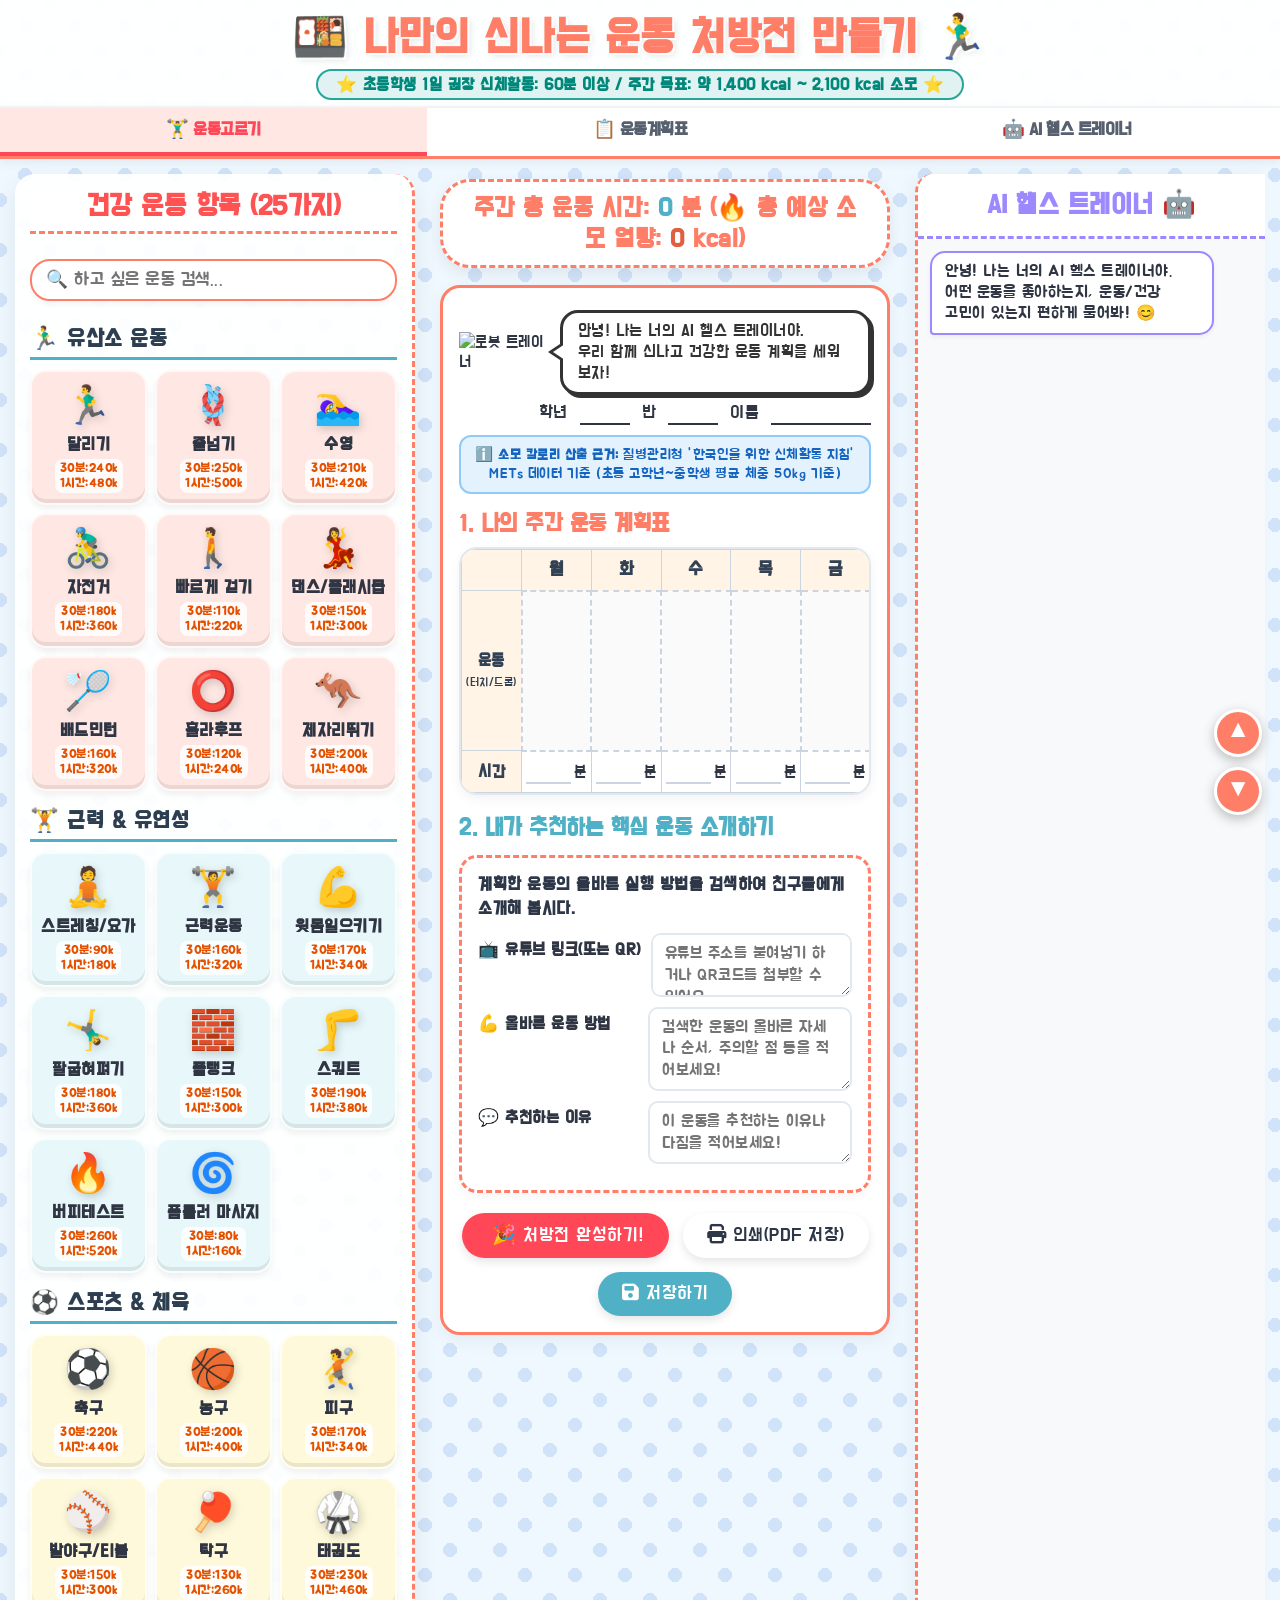
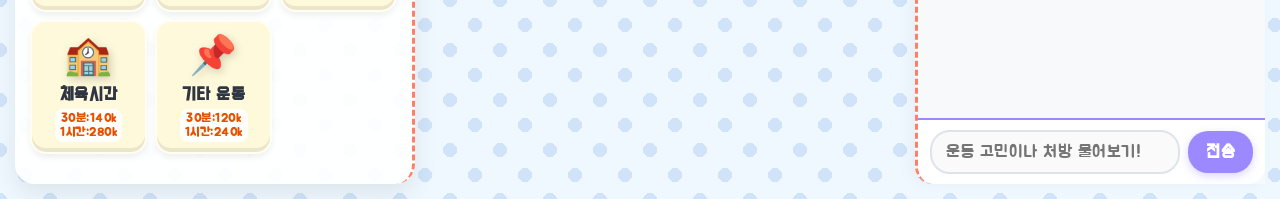
==== commit 6c32315d: "Add files via upload" ====
--- a/exercise_prescription_student.html
+++ b/exercise_prescription_student.html
@@ -683,6 +683,7 @@
       z-index: 10;
       flex-shrink: 0;
       border-radius: 18px 0 0 18px;
+      overflow: hidden;
     }
 
     .chatbot-header {
@@ -693,6 +694,7 @@
       border-bottom: 3px dashed #9c88ff;
       background: white;
       border-radius: 18px 0 0 0;
+      flex-shrink: 0;
     }
 
     .chatbot-header h2 {
@@ -704,11 +706,13 @@
 
     .chat-messages {
       flex: 1;
+      min-height: 0; /* Critical for Flex Scrolling */
       padding: 12px;
       overflow-y: auto;
       display: flex;
       flex-direction: column;
       gap: 12px;
+      -webkit-overflow-scrolling: touch;
     }
 
     .chat-message {
@@ -747,7 +751,7 @@
     }
 
     .chat-input-area {
-      padding: 12px 14px;
+      padding: 10px 12px;
       background: #fff;
       border-top: 2px solid #9c88ff;
       display: flex;
@@ -755,6 +759,10 @@
       gap: 8px;
       border-radius: 0 0 18px 18px;
       width: 100%;
+      box-sizing: border-box;
+      flex-shrink: 0;
+      position: relative;
+      z-index: 20;
     }
 
     #chat-input {
@@ -776,7 +784,8 @@
       color: #fff;
       border: none;
       border-radius: 20px;
-      padding: 10px 18px;
+      padding: 0 18px;
+      height: 42px;
       font-size: 1.1rem;
       font-weight: bold;
       cursor: pointer;
@@ -785,6 +794,9 @@
       box-shadow: 0 3px 8px rgba(156, 136, 255, 0.35);
       transition: all 0.2s ease;
       touch-action: manipulation;
+      display: flex;
+      align-items: center;
+      justify-content: center;
     }
 
     .chat-send-btn:active {
@@ -1064,16 +1076,76 @@
         display: none !important;
       }
 
-      .sidebar.active-tab, .trays-container.active-tab, .chatbot-container.active-tab {
+      .sidebar.active-tab, .trays-container.active-tab {
         display: flex !important;
+      }
+
+      /* Mobile Portrait Chatbot Tab Layout Fix (Guarantees bottom input & right send button are 100% visible) */
+      .chatbot-container.active-tab {
+        display: flex !important;
+        flex-direction: column !important;
+        height: calc(100dvh - 130px) !important;
+        max-height: calc(100dvh - 130px) !important;
+        overflow: hidden !important;
+        position: relative !important;
+      }
+
+      .chat-messages {
+        flex: 1 !important;
+        min-height: 0 !important;
+        overflow-y: auto !important;
+        padding: 10px !important;
+      }
+
+      .chat-input-area {
+        flex-shrink: 0 !important;
+        padding: 8px 10px !important;
+        background: #ffffff !important;
+        border-top: 2px solid #9c88ff !important;
+        display: flex !important;
+        align-items: center !important;
+        gap: 8px !important;
+        width: 100% !important;
+        box-sizing: border-box !important;
+        position: sticky !important;
+        bottom: 0 !important;
+        z-index: 30 !important;
+      }
+
+      #chat-input {
+        flex: 1 !important;
+        min-width: 0 !important;
+        padding: 8px 12px !important;
+        border: 2px solid #dfe4ea !important;
+        border-radius: 20px !important;
+        font-size: 0.98rem !important;
+        font-family: var(--font-body) !important;
+        outline: none !important;
+        background: #fafafa !important;
+      }
+
+      .chat-send-btn {
+        flex-shrink: 0 !important;
+        width: 60px !important;
+        min-width: 60px !important;
+        height: 38px !important;
+        padding: 0 !important;
+        display: flex !important;
+        align-items: center !important;
+        justify-content: center !important;
+        background: #9c88ff !important;
+        color: #ffffff !important;
+        border: none !important;
+        border-radius: 20px !important;
+        font-size: 1rem !important;
+        font-weight: bold !important;
+        white-space: nowrap !important;
+        box-shadow: 0 3px 8px rgba(156, 136, 255, 0.4) !important;
+        cursor: pointer !important;
       }
 
       .trays-container.active-tab {
         padding: 5px 0 60px 0 !important;
-      }
-
-      .chatbot-container.active-tab {
-        height: calc(100dvh - 180px) !important;
       }
 
       .input-row { flex-direction: column; }
@@ -1220,7 +1292,7 @@
     <!-- Right Sidebar: AI Chatbot -->
     <div class="chatbot-container" id="chatbot-area">
       <div class="chatbot-header">
-        <h2>AI 영양/트레이너 🤖</h2>
+        <h2>AI 헬스 트레이너 🤖</h2>
       </div>
       <div id="chat-messages" class="chat-messages">
         <div class="chat-message bot">
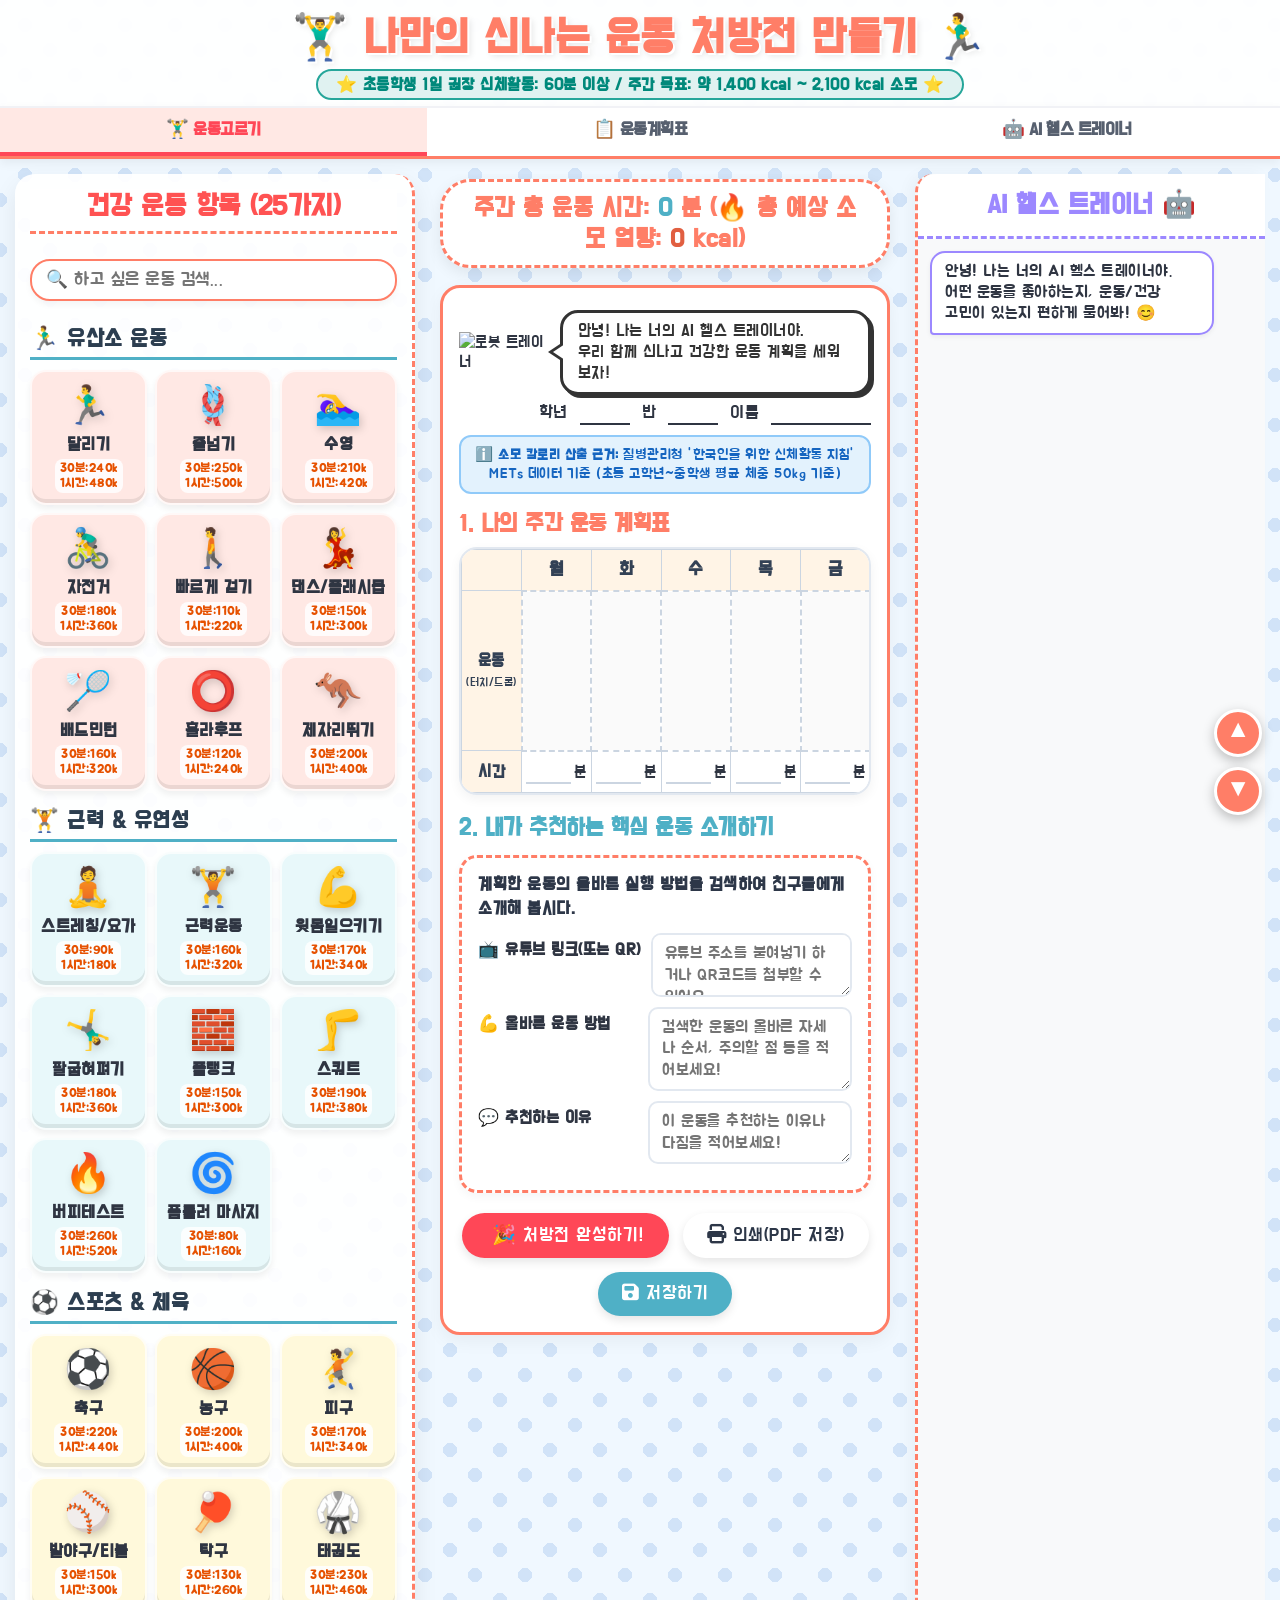
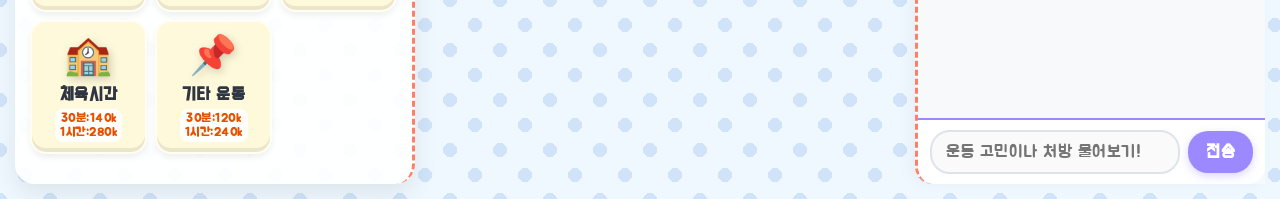
==== commit 6e4097fd: "Add files via upload" ====
--- a/exercise_prescription_student.html
+++ b/exercise_prescription_student.html
@@ -1173,7 +1173,7 @@
 
   <!-- Header -->
   <header>
-    <h1>🍱 나만의 신나는 운동 처방전 만들기 🏃‍♂️</h1>
+    <h1>🏋️‍♂️ 나만의 신나는 운동 처방전 만들기 🏃‍♂️</h1>
     <div class="recommended-cal">⭐ 초등학생 1일 권장 신체활동: 60분 이상 / 주간 목표: 약 1,400 kcal ~ 2,100 kcal 소모 ⭐</div>
   </header>
 
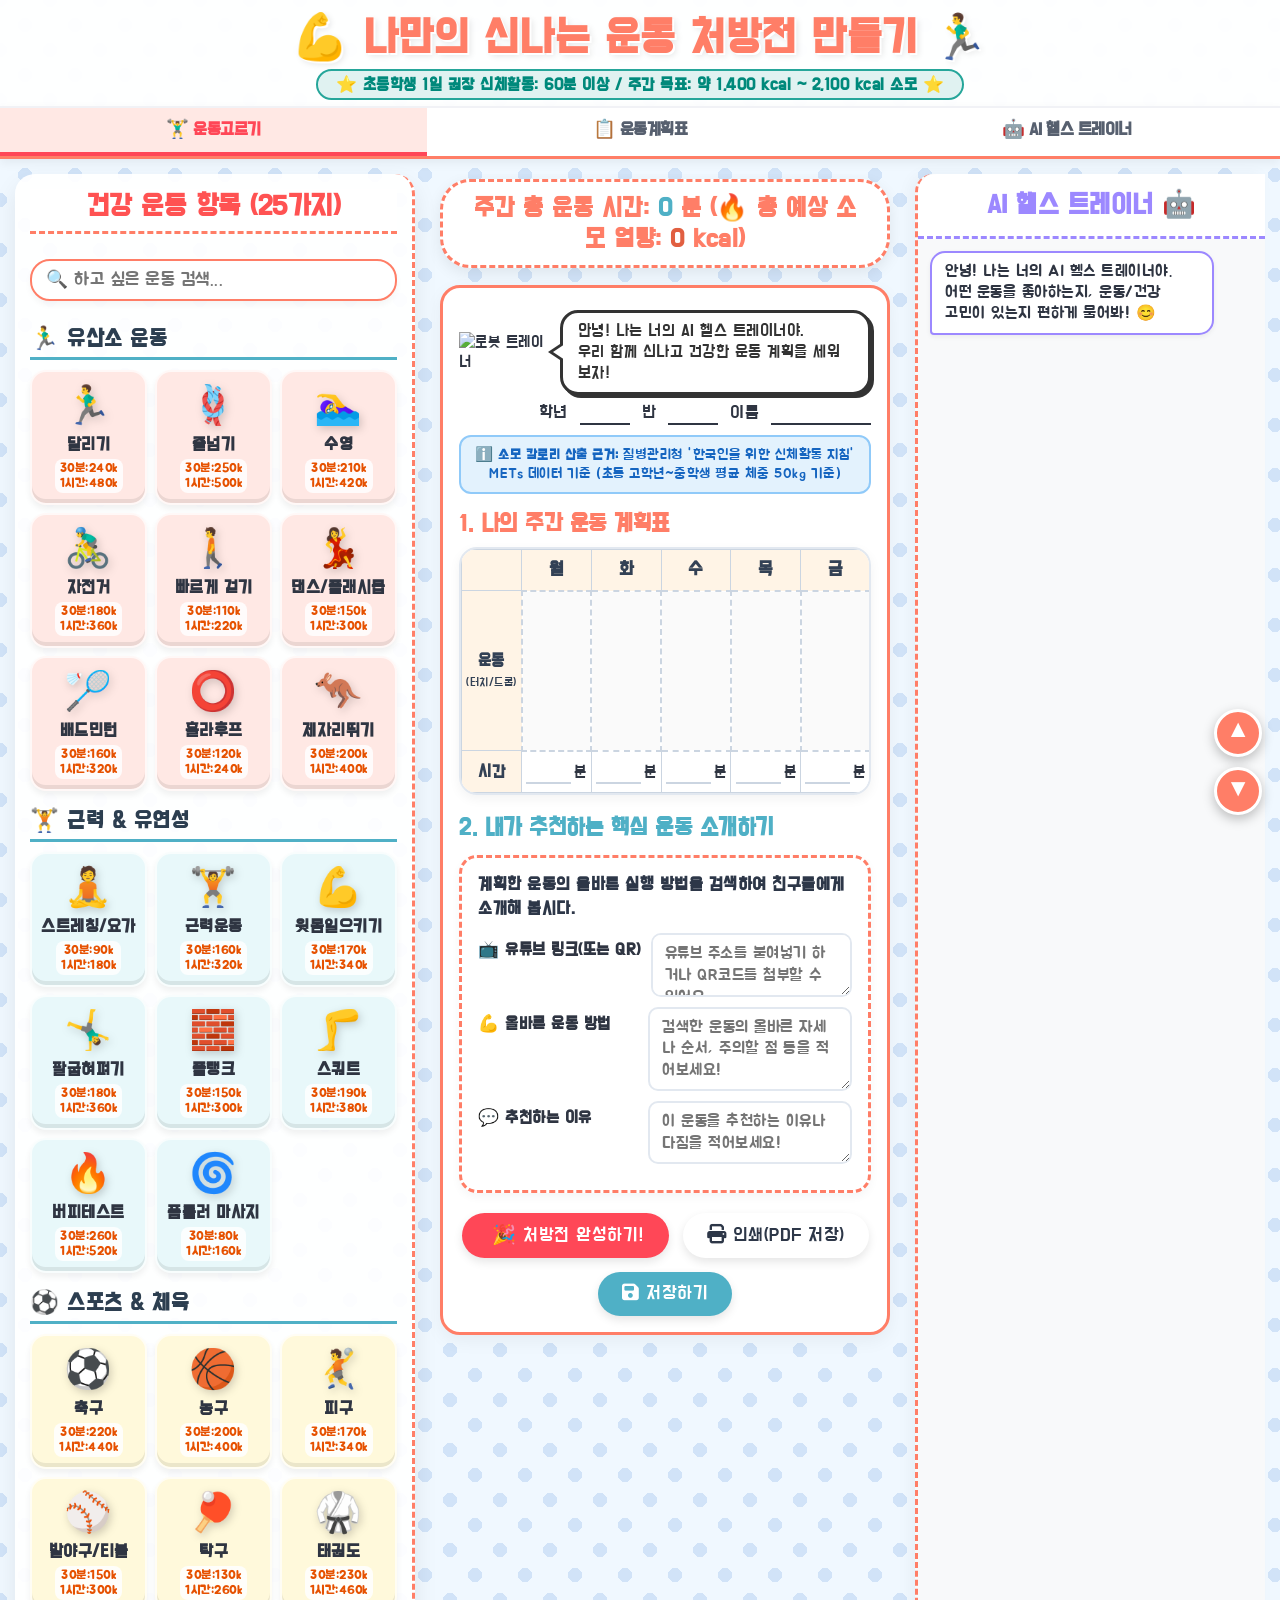
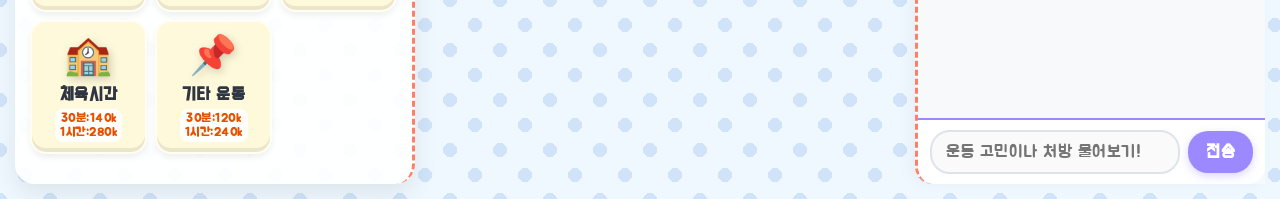
==== commit 4d43d1a2: "Add files via upload" ====
--- a/exercise_prescription_student.html
+++ b/exercise_prescription_student.html
@@ -1173,7 +1173,7 @@
 
   <!-- Header -->
   <header>
-    <h1>🏋️‍♂️ 나만의 신나는 운동 처방전 만들기 🏃‍♂️</h1>
+    <h1>💪 나만의 신나는 운동 처방전 만들기 🏃‍♂️</h1>
     <div class="recommended-cal">⭐ 초등학생 1일 권장 신체활동: 60분 이상 / 주간 목표: 약 1,400 kcal ~ 2,100 kcal 소모 ⭐</div>
   </header>
 
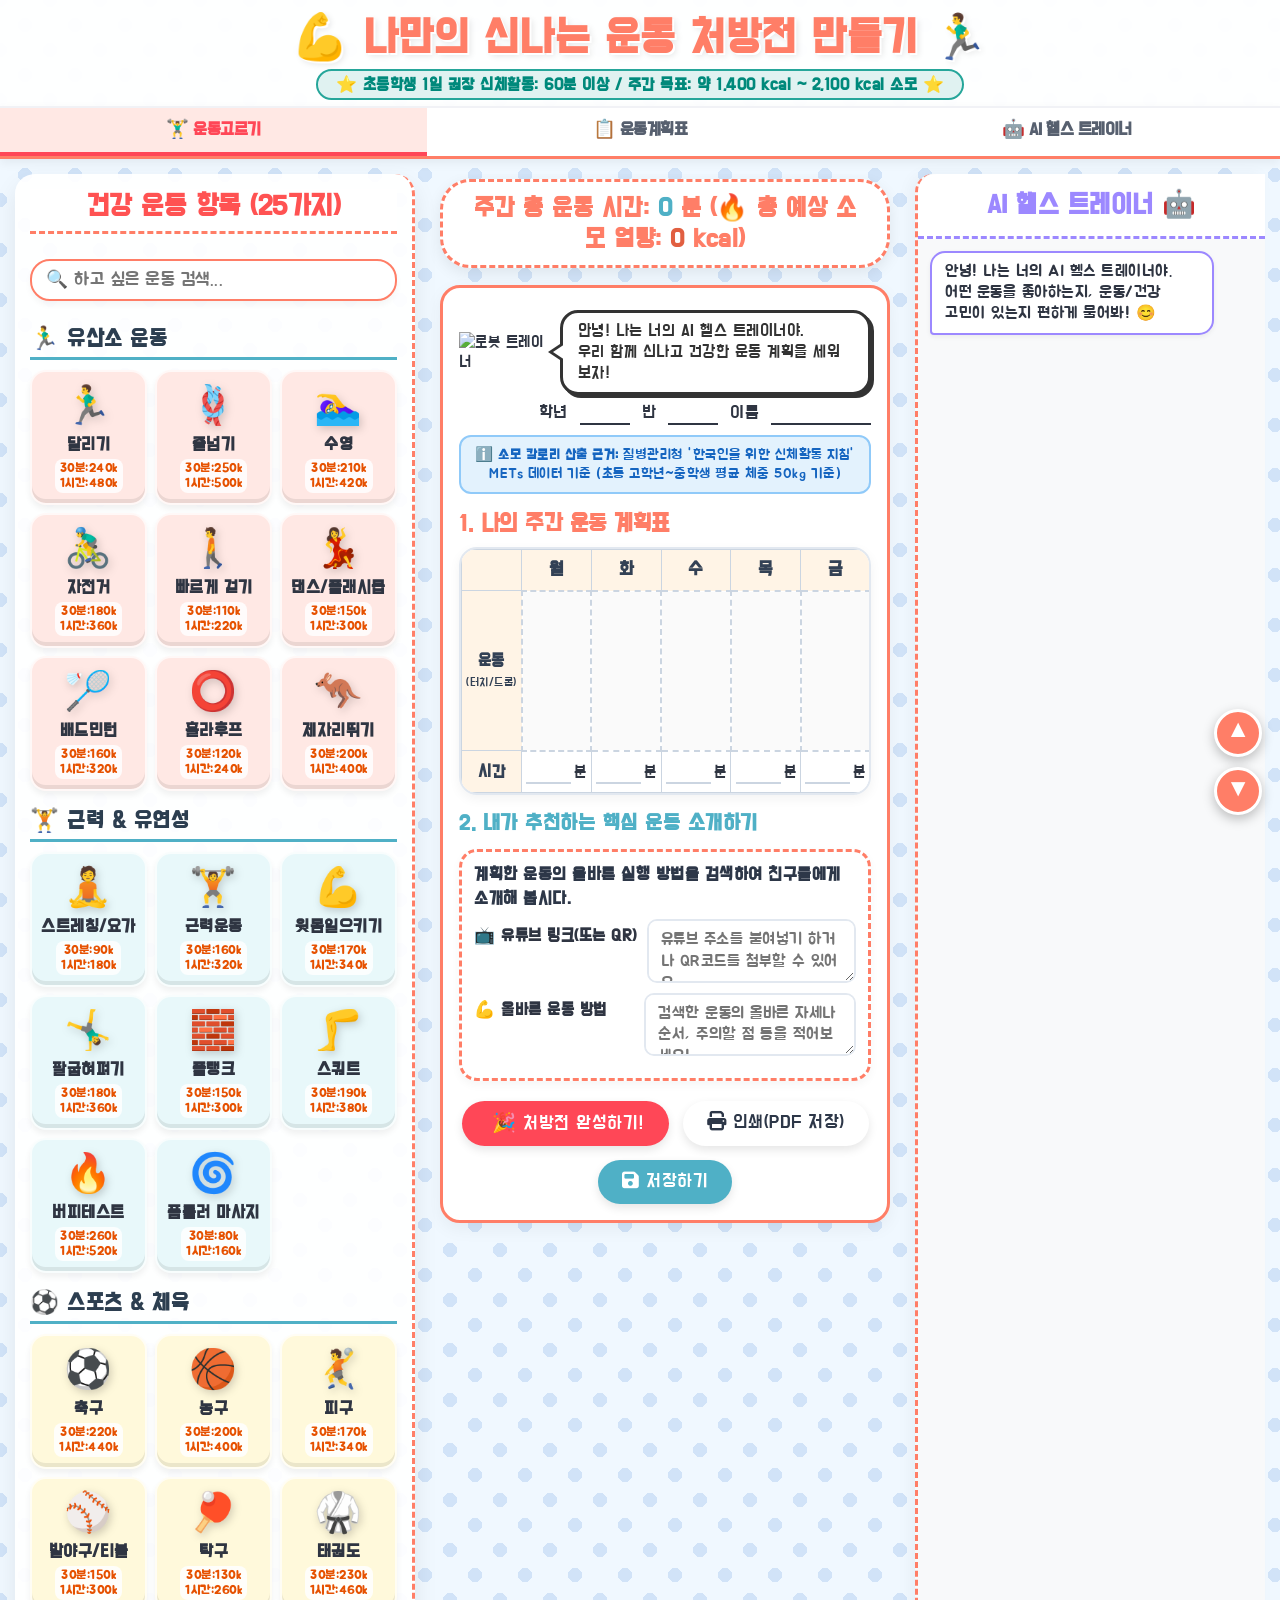
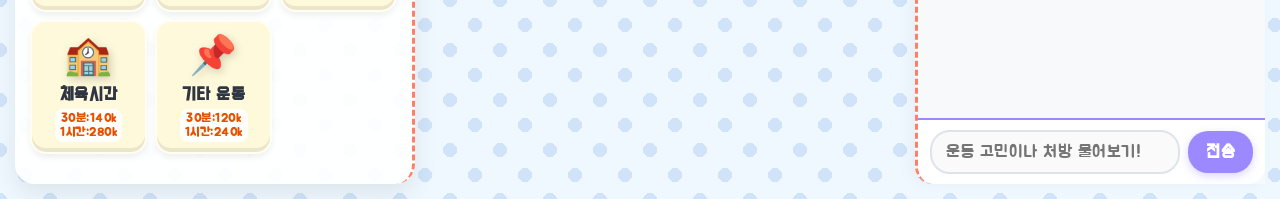
==== commit 1c193632: "Add files via upload" ====
--- a/exercise_prescription_student.html
+++ b/exercise_prescription_student.html
@@ -1263,20 +1263,16 @@
           </table>
         </div>
 
-        <h2 style="font-size: 1.5rem; color: #4fb0c6; margin-top: 18px; margin-bottom: 8px;">2. 내가 추천하는 핵심 운동 소개하기</h2>
-        <div class="mission-box">
-          <p><strong>계획한 운동의 올바른 실행 방법을 검색하여 친구들에게 소개해 봅시다.</strong></p>
+        <h2 style="font-size: 1.4rem; color: #4fb0c6; margin-top: 14px; margin-bottom: 6px;">2. 내가 추천하는 핵심 운동 소개하기</h2>
+        <div class="mission-box" style="padding: 12px;">
+          <p style="margin-bottom: 8px;"><strong>계획한 운동의 올바른 실행 방법을 검색하여 친구들에게 소개해 봅시다.</strong></p>
           <div class="input-row">
             <label>📺 유튜브 링크(또는 QR)</label>
             <textarea class="text-input" rows="2" placeholder="유튜브 주소를 붙여넣기 하거나 QR코드를 첨부할 수 있어요."></textarea>
           </div>
           <div class="input-row">
             <label>💪 올바른 운동 방법</label>
-            <textarea class="text-input" rows="3" placeholder="검색한 운동의 올바른 자세나 순서, 주의할 점 등을 적어보세요!"></textarea>
-          </div>
-          <div class="input-row">
-            <label>💬 추천하는 이유</label>
-            <textarea class="text-input" rows="2" placeholder="이 운동을 추천하는 이유나 다짐을 적어보세요!"></textarea>
+            <textarea class="text-input" rows="2" placeholder="검색한 운동의 올바른 자세나 순서, 주의할 점 등을 적어보세요!"></textarea>
           </div>
         </div>
 
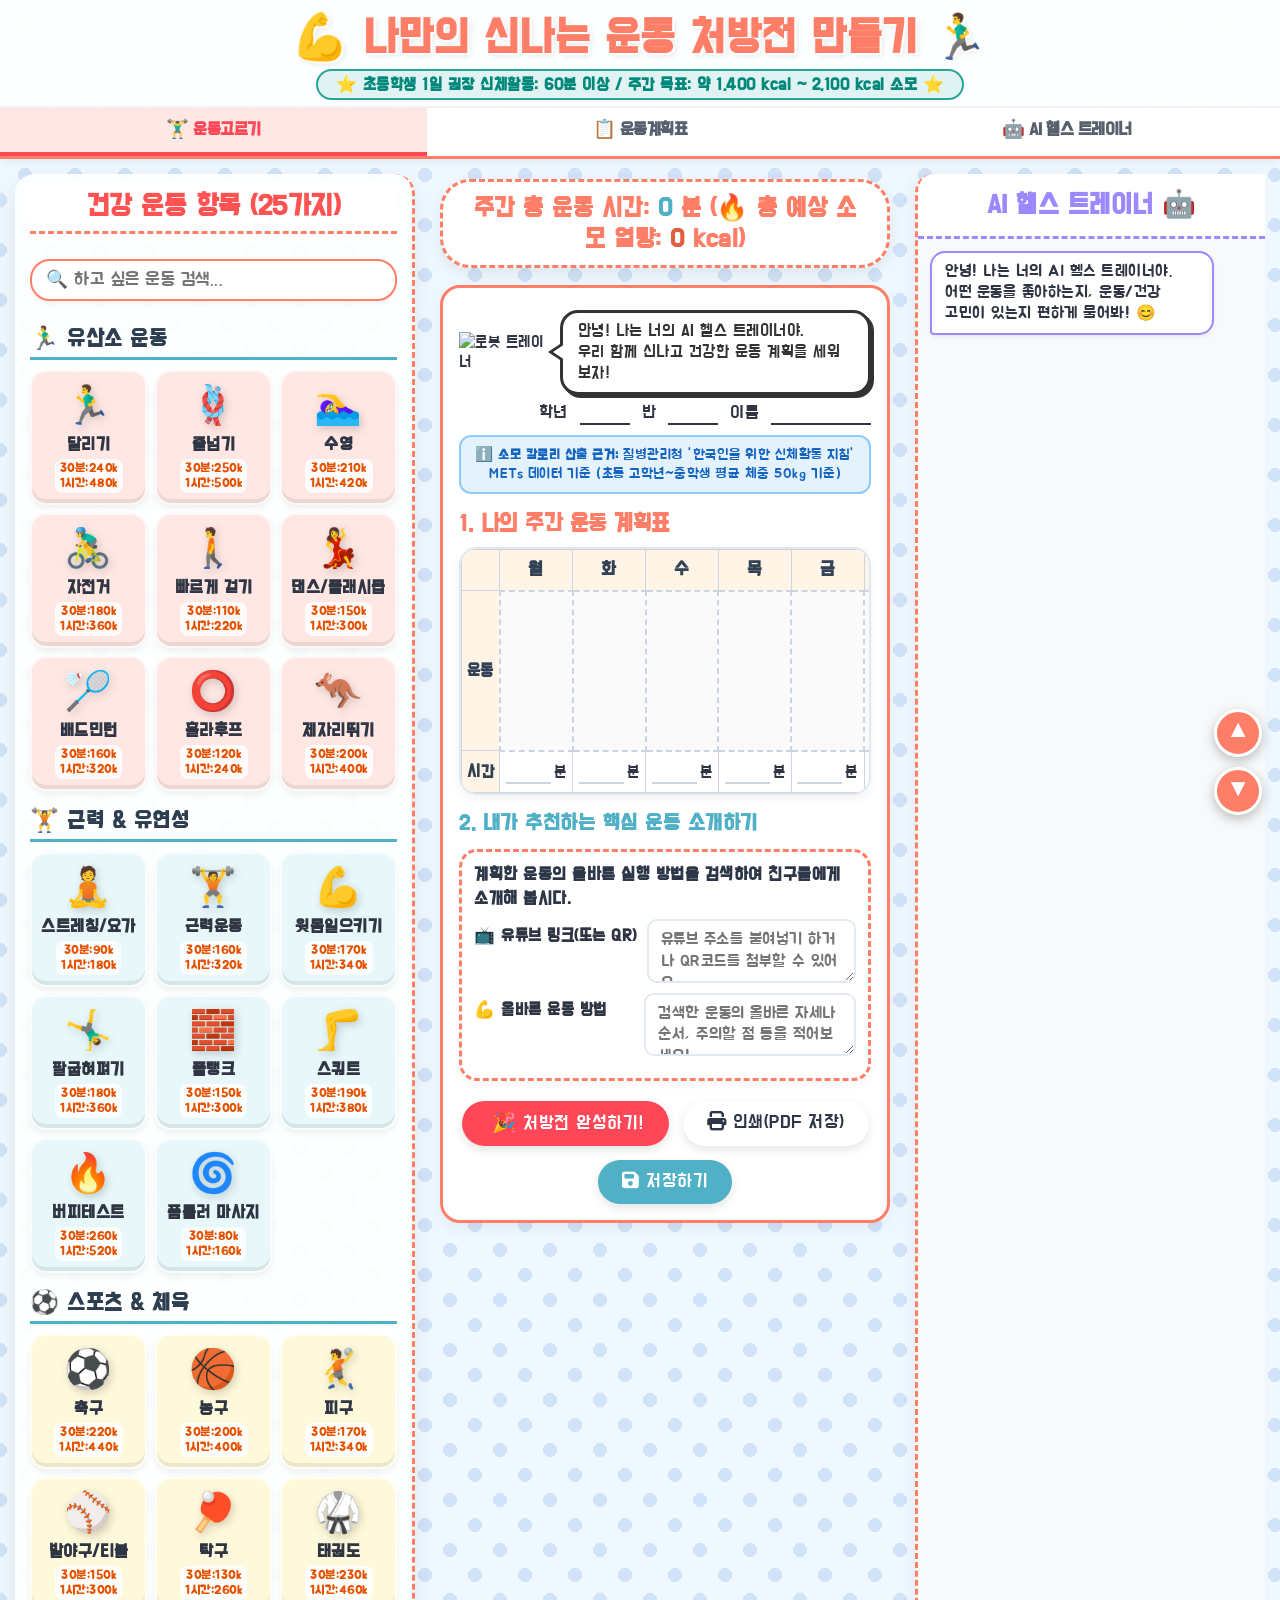
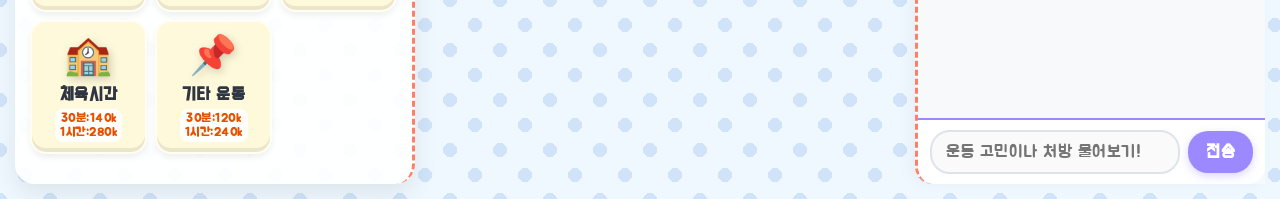
==== commit 73af96c7: "Add files via upload" ====
--- a/exercise_prescription_student.html
+++ b/exercise_prescription_student.html
@@ -1240,7 +1240,7 @@
             </thead>
             <tbody>
               <tr>
-                <th style="font-size: 1.05rem;">운동<br><span style="font-size:0.75rem; font-weight:normal;">(터치/드롭)</span></th>
+                <th style="font-size: 1.05rem;">운동</th>
                 <td class="drop-zone" data-day="mon" ondrop="drop(event)" ondragover="allowDrop(event)" ondragleave="dragLeave(event)"></td>
                 <td class="drop-zone" data-day="tue" ondrop="drop(event)" ondragover="allowDrop(event)" ondragleave="dragLeave(event)"></td>
                 <td class="drop-zone" data-day="wed" ondrop="drop(event)" ondragover="allowDrop(event)" ondragleave="dragLeave(event)"></td>
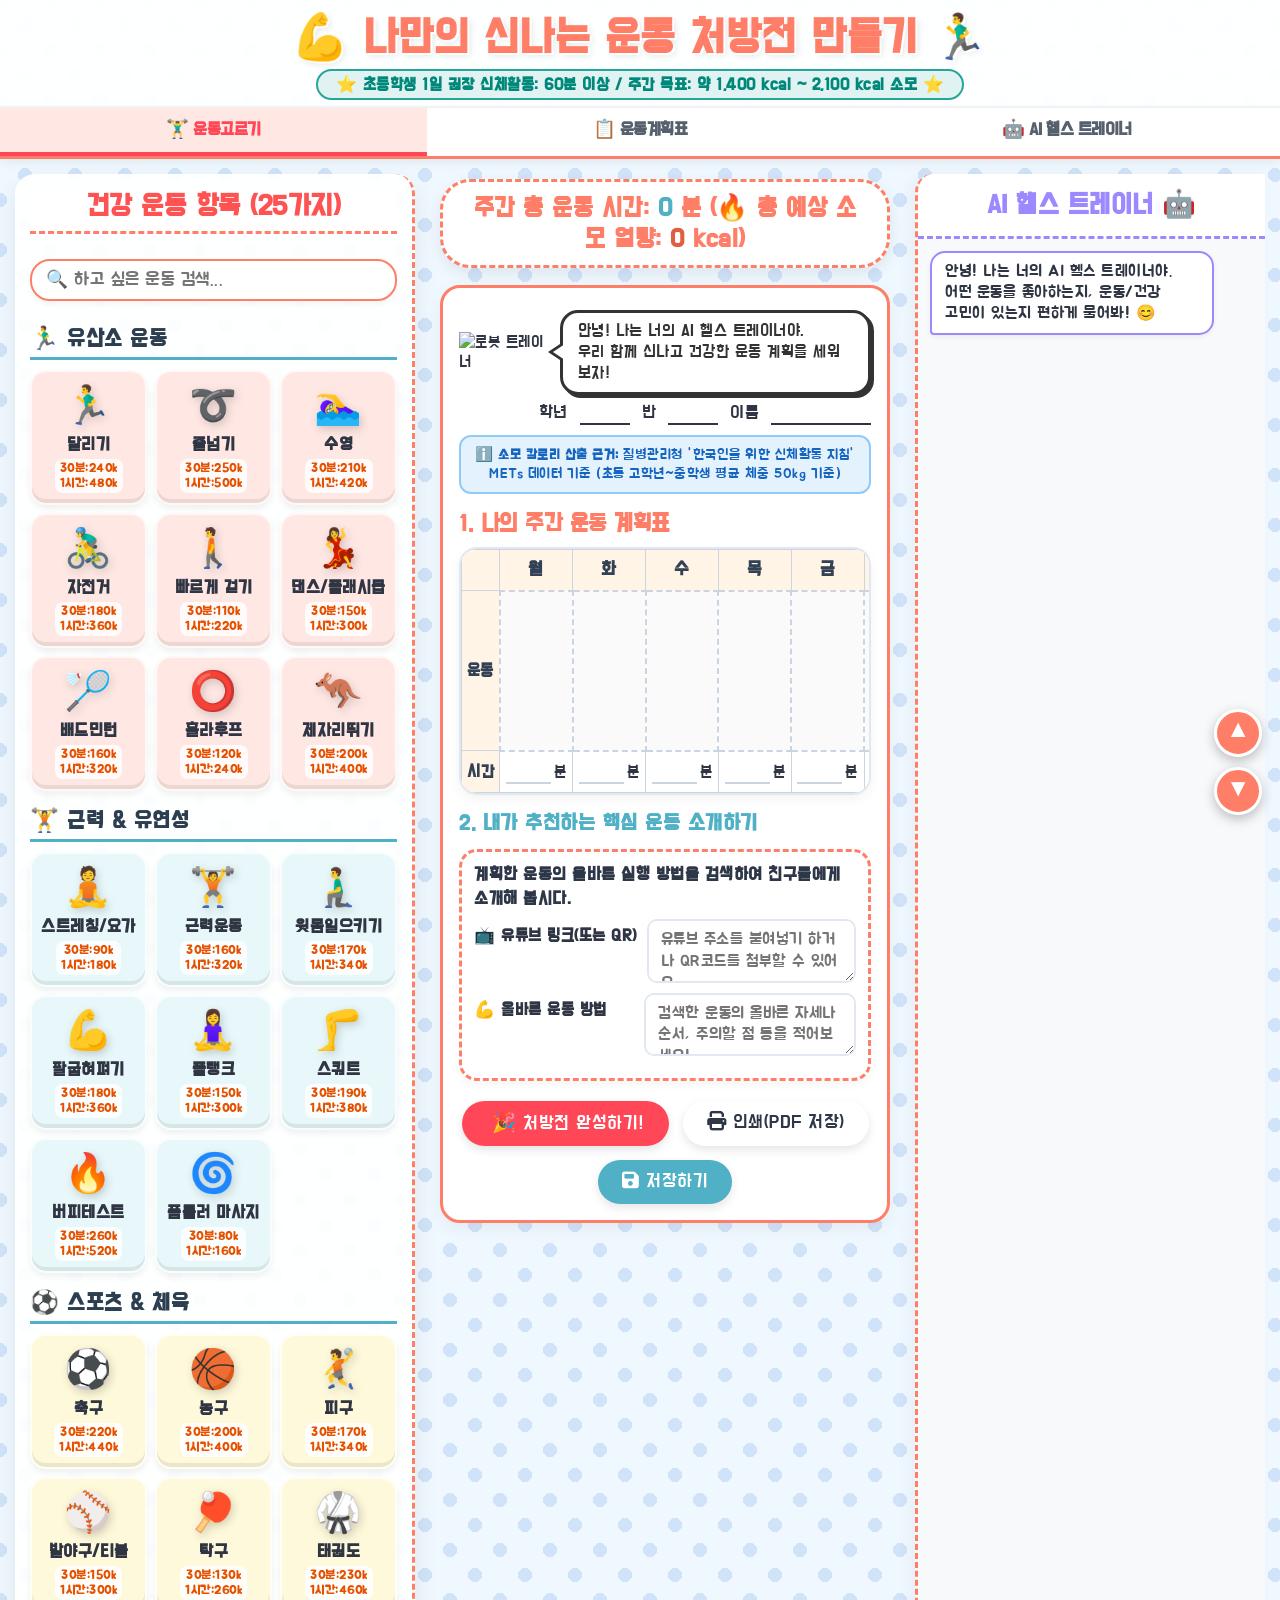
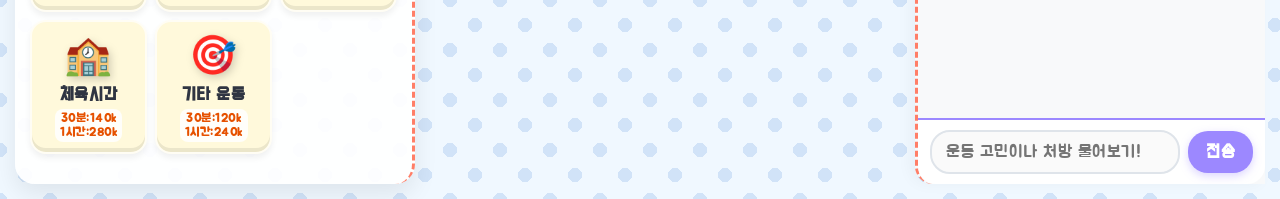
==== commit c76019b2: "Add files via upload" ====
--- a/exercise_prescription_student.html
+++ b/exercise_prescription_student.html
@@ -1427,7 +1427,7 @@
     const exerciseData = [
       { cat: "🏃‍♂️ 유산소 운동", color: "#ffe8e4", items: [
         { e:"🏃‍♂️", n:"달리기", c30:240, c60:480 },
-        { e:"🪢", n:"줄넘기", c30:250, c60:500 },
+        { e:"➰", n:"줄넘기", c30:250, c60:500 },
         { e:"🏊‍♀️", n:"수영", c30:210, c60:420 },
         { e:"🚴‍♂️", n:"자전거", c30:180, c60:360 },
         { e:"🚶", n:"빠르게 걷기", c30:110, c60:220 },
@@ -1439,9 +1439,9 @@
       { cat: "🏋️ 근력 & 유연성", color: "#e8f8fa", items: [
         { e:"🧘", n:"스트레칭/요가", c30:90, c60:180 },
         { e:"🏋️", n:"근력운동", c30:160, c60:320 },
-        { e:"💪", n:"윗몸일으키기", c30:170, c60:340 },
-        { e:"🤸‍♂️", n:"팔굽혀펴기", c30:180, c60:360 },
-        { e:"🧱", n:"플랭크", c30:150, c60:300 },
+        { e:"🧎‍♂️", n:"윗몸일으키기", c30:170, c60:340 },
+        { e:"💪", n:"팔굽혀펴기", c30:180, c60:360 },
+        { e:"🧘‍♀️", n:"플랭크", c30:150, c60:300 },
         { e:"🦵", n:"스쿼트", c30:190, c60:380 },
         { e:"🔥", n:"버피테스트", c30:260, c60:520 },
         { e:"🌀", n:"폼롤러 마사지", c30:80, c60:160 }
@@ -1454,7 +1454,7 @@
         { e:"🏓", n:"탁구", c30:130, c60:260 },
         { e:"🥋", n:"태권도", c30:230, c60:460 },
         { e:"🏫", n:"체육시간", c30:140, c60:280 },
-        { e:"📌", n:"기타 운동", c30:120, c60:240 }
+        { e:"🎯", n:"기타 운동", c30:120, c60:240 }
       ]}
     ];
 
